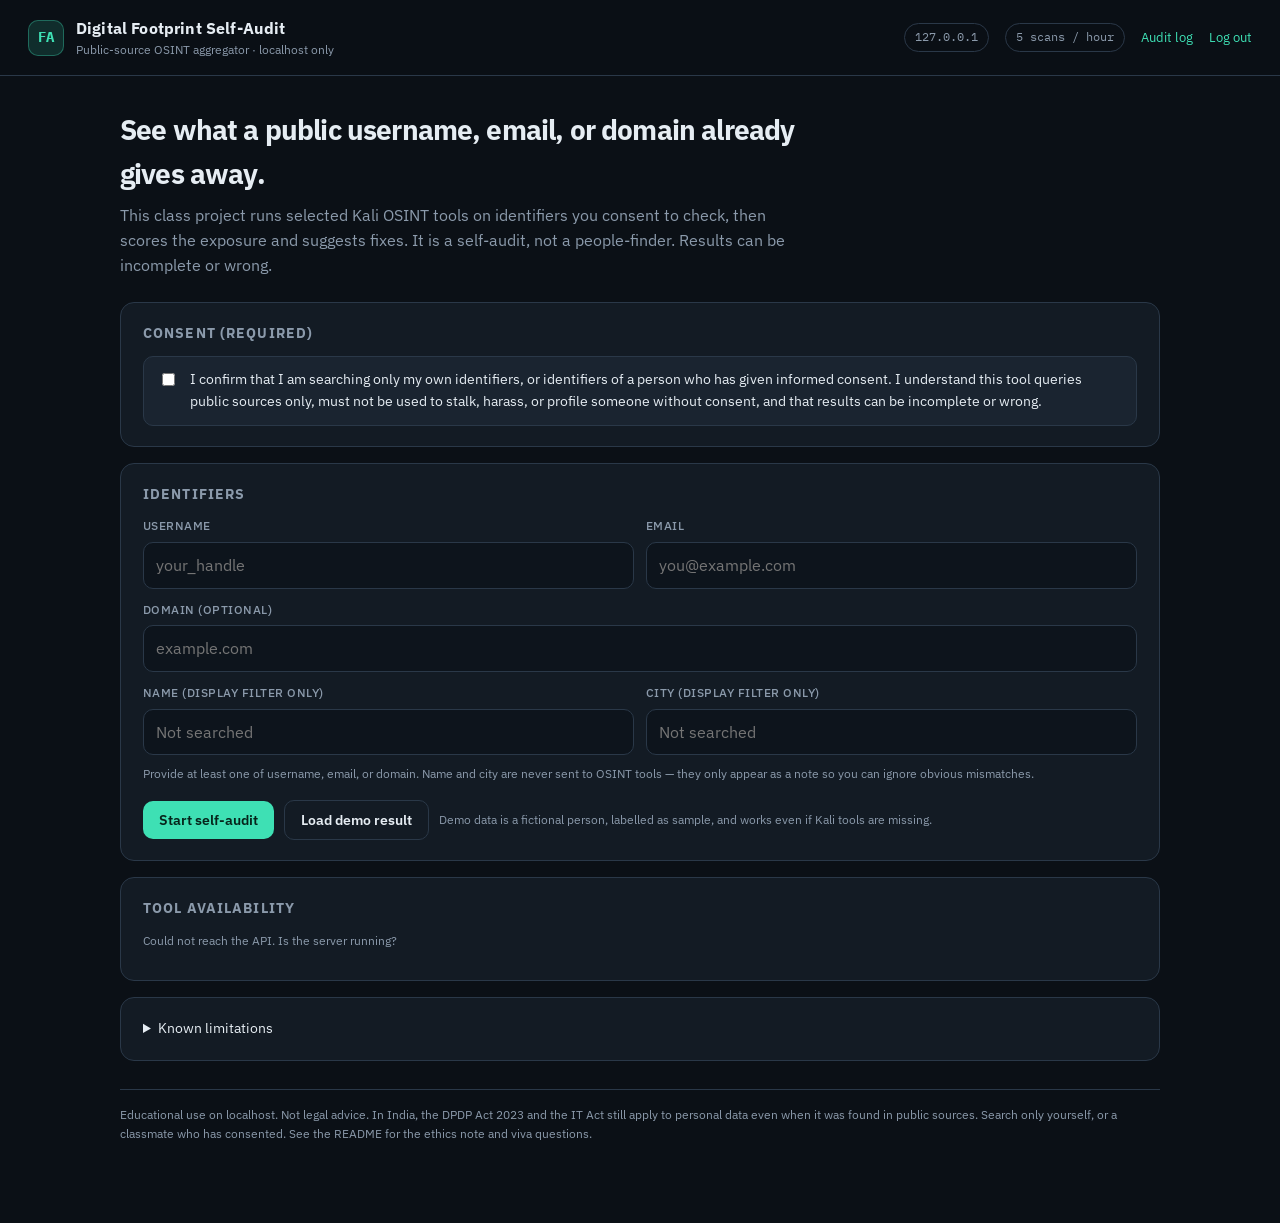
==== static/index.html @ 5148e5c8 "Digital Footprint Self-Audit: OSINT web dashboard MVP" ====
<!DOCTYPE html>
<html lang="en">
<head>
  <meta charset="UTF-8" />
  <meta name="viewport" content="width=device-width, initial-scale=1" />
  <title>Digital Footprint Self-Audit</title>
  <link rel="preconnect" href="https://fonts.googleapis.com" />
  <link rel="preconnect" href="https://fonts.gstatic.com" crossorigin />
  <link href="https://fonts.googleapis.com/css2?family=IBM+Plex+Mono:wght@400;500&family=IBM+Plex+Sans:wght@400;500;600;700&display=swap" rel="stylesheet" />
  <style>
    :root {
      --bg: #0b1016;
      --bg-elev: #131b24;
      --bg-elev-2: #1a2430;
      --line: #2a3848;
      --text: #e6edf3;
      --muted: #8b9aab;
      --mint: #3ee0b4;
      --mint-dim: rgba(62, 224, 180, 0.14);
      --amber: #f0b429;
      --coral: #ff6b5a;
      --blue: #7ab4ff;
      --danger: #ff6b5a;
      --radius: 14px;
    }
    * { box-sizing: border-box; }
    html, body { margin: 0; padding: 0; background: var(--bg); color: var(--text); }
    body {
      font-family: "IBM Plex Sans", "Segoe UI", sans-serif;
      font-size: 16px;
      line-height: 1.55;
      min-height: 100vh;
    }
    a { color: var(--mint); text-decoration: none; }
    a:hover { text-decoration: underline; }
    header.appbar {
      display: flex;
      align-items: center;
      justify-content: space-between;
      gap: 16px;
      padding: 16px 28px;
      border-bottom: 1px solid var(--line);
      position: sticky;
      top: 0;
      background: rgba(11, 16, 22, 0.92);
      backdrop-filter: blur(10px);
      z-index: 20;
    }
    .brand { display: flex; align-items: center; gap: 12px; }
    .mark {
      width: 36px; height: 36px; border-radius: 10px;
      background: var(--mint-dim); border: 1px solid rgba(62,224,180,.35);
      display: grid; place-items: center; color: var(--mint); font-weight: 700;
      font-family: "IBM Plex Mono", monospace; font-size: 14px;
    }
    .brand h1 { font-size: 16px; margin: 0; letter-spacing: 0.01em; }
    .brand p { margin: 0; color: var(--muted); font-size: 12px; }
    .appbar nav { display: flex; gap: 16px; align-items: center; font-size: 13px; }
    .pill {
      display: inline-flex; align-items: center; gap: 6px;
      border: 1px solid var(--line); border-radius: 999px;
      padding: 4px 10px; color: var(--muted); font-size: 12px;
      font-family: "IBM Plex Mono", monospace;
    }
    .pill.ok { color: var(--mint); border-color: rgba(62,224,180,.35); }
    .pill.warn { color: var(--amber); border-color: rgba(240,180,41,.4); }
    main { max-width: 1080px; margin: 0 auto; padding: 32px 20px 80px; }
    .lede { max-width: 680px; margin-bottom: 24px; }
    .lede h2 { font-size: 28px; margin: 0 0 8px; letter-spacing: -0.03em; }
    .lede p { margin: 0; color: var(--muted); }
    .card {
      background: var(--bg-elev);
      border: 1px solid var(--line);
      border-radius: var(--radius);
      padding: 20px 22px;
      margin-bottom: 16px;
    }
    .card h3 { margin: 0 0 12px; font-size: 14px; text-transform: uppercase; letter-spacing: 0.08em; color: var(--muted); }
    label.consent {
      display: flex; gap: 12px; align-items: flex-start;
      background: var(--bg-elev-2); border-radius: 10px; padding: 12px 14px;
      border: 1px solid var(--line);
    }
    label.consent input { margin-top: 4px; accent-color: var(--mint); }
    label.consent span { font-size: 14px; color: var(--text); }
    .grid { display: grid; grid-template-columns: 1fr 1fr; gap: 12px; }
    @media (max-width: 720px) { .grid { grid-template-columns: 1fr; } header.appbar { padding: 12px 16px; } }
    .field { display: flex; flex-direction: column; gap: 6px; }
    .field.span2 { grid-column: span 2; }
    @media (max-width: 720px) { .field.span2 { grid-column: span 1; } }
    .field label { font-size: 12px; color: var(--muted); font-weight: 500; letter-spacing: 0.04em; text-transform: uppercase; }
    .field input {
      background: #0d141c; border: 1px solid var(--line); color: var(--text);
      border-radius: 10px; padding: 10px 12px; font: inherit;
    }
    .field input:focus { outline: 2px solid rgba(62,224,180,.35); border-color: var(--mint); }
    .hint { font-size: 12px; color: var(--muted); margin: 0; }
    .actions { display: flex; flex-wrap: wrap; gap: 10px; margin-top: 16px; align-items: center; }
    button, .btn {
      appearance: none; border: 0; cursor: pointer;
      font-family: inherit; font-weight: 600; font-size: 14px;
      border-radius: 10px; padding: 10px 16px;
    }
    button.primary { background: var(--mint); color: #06241b; }
    button.primary:disabled { opacity: 0.5; cursor: not-allowed; }
    button.ghost, a.btn.ghost {
      background: transparent; color: var(--text);
      border: 1px solid var(--line);
    }
    button.ghost:hover, a.btn.ghost:hover { border-color: var(--mint); color: var(--mint); text-decoration: none; }
    .error {
      background: rgba(255,107,90,.1); border: 1px solid rgba(255,107,90,.35);
      color: #ffc4bc; padding: 10px 12px; border-radius: 10px; margin-top: 12px;
      display: none; font-size: 14px;
    }
    .tools { display: flex; flex-wrap: wrap; gap: 6px; }
    .toolchip {
      font-family: "IBM Plex Mono", monospace; font-size: 11px;
      border-radius: 999px; padding: 3px 8px; border: 1px solid var(--line); color: var(--muted);
    }
    .toolchip.on { color: var(--mint); border-color: rgba(62,224,180,.35); }
    .toolchip.off { color: #6a7380; }
    .banner {
      background: rgba(240,180,41,.1); border: 1px solid rgba(240,180,41,.4);
      color: #ffe0a3; padding: 12px 14px; border-radius: 10px; margin-bottom: 16px;
      font-size: 14px;
    }
    .banner.demo { background: rgba(240,180,41,.12); }
    .score-wrap { display: grid; grid-template-columns: 180px 1fr; gap: 20px; align-items: center; }
    @media (max-width: 720px) { .score-wrap { grid-template-columns: 1fr; justify-items: center; } }
    .gauge { width: 160px; height: 160px; position: relative; }
    .gauge svg { transform: rotate(-90deg); }
    .gauge .num {
      position: absolute; inset: 0; display: flex; flex-direction: column;
      align-items: center; justify-content: center; font-family: "IBM Plex Mono", monospace;
    }
    .gauge .num strong { font-size: 36px; line-height: 1; }
    .gauge .num span { font-size: 12px; color: var(--muted); }
    .breakdown { list-style: none; margin: 0; padding: 0; display: flex; flex-direction: column; gap: 6px; }
    .breakdown li { font-size: 13px; color: var(--muted); }
    .breakdown li b { color: var(--mint); font-family: "IBM Plex Mono", monospace; font-weight: 500; margin-right: 6px; }
    .status-low { color: var(--mint); }
    .status-moderate { color: var(--amber); }
    .status-high, .status-critical { color: var(--coral); }
    .progress-list { display: grid; grid-template-columns: 1fr 1fr; gap: 8px; }
    @media (max-width: 720px) { .progress-list { grid-template-columns: 1fr; } }
    .toolrow {
      display: flex; justify-content: space-between; gap: 8px; align-items: center;
      padding: 8px 10px; background: var(--bg-elev-2); border-radius: 10px; border: 1px solid var(--line);
      font-size: 13px;
    }
    .toolrow .name { font-family: "IBM Plex Mono", monospace; }
    .badge {
      font-size: 11px; font-family: "IBM Plex Mono", monospace; border-radius: 999px;
      padding: 2px 8px; border: 1px solid var(--line); text-transform: lowercase;
    }
    .badge.found, .badge.ok, .badge.complete { color: var(--mint); border-color: rgba(62,224,180,.35); }
    .badge.running, .badge.queued { color: var(--blue); border-color: rgba(122,180,255,.35); }
    .badge.blocked, .badge.timeout { color: var(--amber); border-color: rgba(240,180,41,.4); }
    .badge.error, .badge.critical { color: var(--coral); border-color: rgba(255,107,90,.4); }
    .badge.not_found, .badge.unavailable { color: var(--muted); }
    .findings { display: flex; flex-direction: column; gap: 10px; }
    .finding {
      border: 1px solid var(--line); border-radius: 10px; padding: 10px 12px; background: #0d141c;
      display: grid; grid-template-columns: 110px 1fr auto; gap: 8px; align-items: start;
    }
    @media (max-width: 720px) { .finding { grid-template-columns: 1fr; } }
    .finding .src { font-family: "IBM Plex Mono", monospace; font-size: 12px; color: var(--blue); }
    .finding .val { word-break: break-word; }
    .finding .val a { color: var(--text); }
    .finding .meta { color: var(--muted); font-size: 12px; }
    .notes li, .remediation li { margin: 0 0 8px; }
    .remediation { list-style: none; padding: 0; margin: 0; }
    .remediation li {
      border: 1px solid var(--line); border-radius: 10px; padding: 10px 12px; background: #0d141c;
      display: grid; grid-template-columns: auto 1fr; gap: 10px; align-items: start;
    }
    .remediation li input { margin-top: 4px; accent-color: var(--mint); }
    .prio { font-family: "IBM Plex Mono", monospace; font-size: 10px; letter-spacing: 0.06em; }
    .prio.critical { color: var(--coral); }
    .prio.high { color: var(--amber); }
    .prio.medium { color: var(--blue); }
    .prio.low { color: var(--muted); }
    details.limits { color: var(--muted); font-size: 14px; }
    details.limits summary { cursor: pointer; color: var(--text); }
    footer.page {
      margin-top: 28px; color: var(--muted); font-size: 12px; border-top: 1px solid var(--line); padding-top: 16px;
    }
    .hidden { display: none !important; }
    .ai p { white-space: pre-wrap; }
  </style>
</head>
<body>
  <header class="appbar">
    <div class="brand">
      <div class="mark">FA</div>
      <div>
        <h1>Digital Footprint Self-Audit</h1>
        <p>Public-source OSINT aggregator · localhost only</p>
      </div>
    </div>
    <nav>
      <span class="pill" id="bind-pill">127.0.0.1</span>
      <span class="pill" id="rate-pill">5 scans / hour</span>
      <a href="/audit">Audit log</a>
      <a href="/logout">Log out</a>
    </nav>
  </header>
  <main>
    <div class="lede">
      <h2>See what a public username, email, or domain already gives away.</h2>
      <p>This class project runs selected Kali OSINT tools on identifiers you consent to check, then scores the exposure and suggests fixes. It is a self-audit, not a people-finder. Results can be incomplete or wrong.</p>
    </div>

    <section class="card">
      <h3>Consent (required)</h3>
      <label class="consent">
        <input type="checkbox" id="consent" />
        <span id="consent-text">I confirm that I am searching only my own identifiers, or identifiers of a person who has given informed consent. I understand this tool queries public sources only, must not be used to stalk, harass, or profile someone without consent, and that results can be incomplete or wrong.</span>
      </label>
    </section>

    <section class="card">
      <h3>Identifiers</h3>
      <form id="scan-form">
        <div class="grid">
          <div class="field">
            <label for="username">Username</label>
            <input id="username" name="username" autocomplete="off" placeholder="your_handle" />
          </div>
          <div class="field">
            <label for="email">Email</label>
            <input id="email" name="email" type="email" autocomplete="off" placeholder="you@example.com" />
          </div>
          <div class="field span2">
            <label for="domain">Domain (optional)</label>
            <input id="domain" name="domain" autocomplete="off" placeholder="example.com" />
          </div>
          <div class="field">
            <label for="name">Name (display filter only)</label>
            <input id="name" name="name" autocomplete="off" placeholder="Not searched" />
          </div>
          <div class="field">
            <label for="city">City (display filter only)</label>
            <input id="city" name="city" autocomplete="off" placeholder="Not searched" />
          </div>
        </div>
        <p class="hint" style="margin-top:10px">Provide at least one of username, email, or domain. Name and city are never sent to OSINT tools — they only appear as a note so you can ignore obvious mismatches.</p>
        <div class="actions">
          <button type="submit" class="primary" id="start-btn">Start self-audit</button>
          <button type="button" class="ghost" id="demo-btn">Load demo result</button>
          <span class="hint">Demo data is a fictional person, labelled as sample, and works even if Kali tools are missing.</span>
        </div>
        <div class="error" id="form-error"></div>
      </form>
    </section>

    <section class="card">
      <h3>Tool availability</h3>
      <div class="tools" id="tool-list"><span class="hint">Checking PATH…</span></div>
      <p class="hint" id="ai-hint" style="margin-top:10px"></p>
    </section>

    <section id="progress-card" class="card hidden">
      <h3>Scan progress</h3>
      <div class="progress-list" id="progress-list"></div>
    </section>

    <div id="results" class="hidden"></div>

    <details class="limits card">
      <summary>Known limitations</summary>
      <ul>
        <li>Username and email work reasonably well. Name-only search is unreliable and is not offered as a primary input.</li>
        <li>Instagram, Facebook, and other login-walled sites usually block unauthenticated scanners. A miss is not proof the account is absent.</li>
        <li>Sherlock and Maigret can report false positives (soft 404s). Treat a single hit as weak evidence.</li>
        <li>holehe infers registration from signup/recovery responses; it does not access accounts. Modules can break or rate-limit.</li>
        <li>Have I Been Pwned email search needs a paid API key. Without <code>HIBP_API_KEY</code> you get a manual link only. Breach dumps are never downloaded.</li>
        <li>Most Kali “OSINT” tools target domains and networks, not people. This app runs a small, structured set and degrades if a binary is missing.</li>
        <li>The exposure score is a transparent teaching device, not a scientific risk rating.</li>
        <li>Gemini, if configured, is instructed to summarize only the given facts. If the key is missing or the API returns 429, the rest of the report still works.</li>
      </ul>
    </details>

    <footer class="page">
      Educational use on localhost. Not legal advice. In India, the DPDP Act 2023 and the IT Act still apply to personal data even when it was found in public sources.
      Search only yourself, or a classmate who has consented. See the README for the ethics note and viva questions.
    </footer>
  </main>

  <script>
    const $ = (id) => document.getElementById(id);
    let pollTimer = null;

    async function apiFetch(url, options) {
      const res = await fetch(url, options);
      if (res.status === 401) {
        window.location.href = "/login";
        throw new Error("Not authenticated");
      }
      return res;
    }

    function showError(msg) {
      const el = $("form-error");
      el.style.display = msg ? "block" : "none";
      el.textContent = msg || "";
    }

    function badge(status) {
      const s = (status || "unknown").toLowerCase();
      return `<span class="badge ${s}">${s.replaceAll("_", " ")}</span>`;
    }

    function scoreClass(label) {
      const s = (label || "").toLowerCase();
      if (s === "low") return "status-low";
      if (s === "moderate") return "status-moderate";
      if (s === "high") return "status-high";
      return "status-critical";
    }

    function scoreColor(label) {
      const s = (label || "").toLowerCase();
      if (s === "low") return "#3ee0b4";
      if (s === "moderate") return "#f0b429";
      return "#ff6b5a";
    }

    async function loadHealth() {
      try {
        const res = await apiFetch("/api/health");
        const data = await res.json();
        if (data.consent_text) $("consent-text").textContent = data.consent_text;
        const tools = data.tools || {};
        const box = $("tool-list");
        box.innerHTML = "";
        Object.entries(tools).forEach(([name, info]) => {
          const span = document.createElement("span");
          span.className = "toolchip " + (info.available ? "on" : "off");
          span.title = info.available ? (info.path || "available") : (info.reason || "unavailable");
          span.textContent = name + (info.available ? " · ready" : " · unavailable");
          box.appendChild(span);
        });
        const used = (data.rate_limit && data.rate_limit.used) || 0;
        const max = (data.rate_limit && data.rate_limit.max) || 5;
        $("rate-pill").textContent = `${used}/${max} live scans this hour`;
        const hints = [];
        if (data.gemini_configured) hints.push("Gemini is configured (" + data.gemini_model + ").");
        else hints.push("No GEMINI_API_KEY set — the report will skip the AI summary.");
        if (!data.hibp_configured) hints.push("No HIBP_API_KEY — email scans will link out to Have I Been Pwned instead of running h8mail.");
        if (data.demo_mode_env) hints.push("DEMO=1 is set. You can still run a live scan; the demo button is the safe viva fallback.");
        if (data.fake_tools) hints.push("USE_FAKE_TOOLS=1 is set (test mode).");
        $("ai-hint").textContent = hints.join(" ");
      } catch (err) {
        $("tool-list").innerHTML = "<span class='hint'>Could not reach the API. Is the server running?</span>";
      }
    }

    function renderProgress(job) {
      const card = $("progress-card");
      const list = $("progress-list");
      const tools = job.tools || job.progress || {};
      const names = Object.keys(tools);
      if (!names.length) { card.classList.add("hidden"); return; }
      card.classList.remove("hidden");
      list.innerHTML = names.map((name) => {
        const info = tools[name] || {};
        return `<div class="toolrow"><span class="name">${name}</span><span>${badge(info.status)} <span class="hint">${info.message || ""}</span></span></div>`;
      }).join("");
    }

    function gaugeSVG(score, label) {
      const r = 54, c = 2 * Math.PI * r;
      const offset = c - (Math.max(0, Math.min(100, score)) / 100) * c;
      const color = scoreColor(label);
      return `<div class="gauge">
        <svg width="160" height="160" viewBox="0 0 160 160" aria-hidden="true">
          <circle cx="80" cy="80" r="${r}" fill="none" stroke="#1a2430" stroke-width="12"/>
          <circle cx="80" cy="80" r="${r}" fill="none" stroke="${color}" stroke-width="12"
            stroke-linecap="round" stroke-dasharray="${c}" stroke-dashoffset="${offset}"/>
        </svg>
        <div class="num">
          <strong class="${scoreClass(label)}">${score}</strong>
          <span>${label || ""}</span>
        </div>
      </div>`;
    }

    function groupFindings(findings) {
      const groups = {};
      (findings || []).forEach((f) => {
        if (!["found", "blocked", "error"].includes(f.status)) return;
        const key = f.input_type || "other";
        groups[key] = groups[key] || [];
        groups[key].push(f);
      });
      return groups;
    }

    function renderResults(job) {
      const root = $("results");
      if (job.status !== "complete" && job.status !== "error") {
        if (job.status === "running" || job.status === "queued") {
          root.classList.add("hidden");
        }
        return;
      }
      root.classList.remove("hidden");
      const demo = job.is_demo
        ? `<div class="banner demo"><strong>SAMPLE DATA.</strong> ${job.demo_disclaimer || "Fictional person, not a real audit."} Use this when live tools fail in a viva.</div>`
        : "";
      const score = job.score ?? "–";
      const label = job.score_label || "";
      const breakdown = (job.score_breakdown || []).map((b) =>
        `<li><b>+${b.points}</b> ${b.detail}</li>`
      ).join("") || "<li>No scoring rules fired (small public footprint, or nothing was found).</li>";

      let aiBlock = "";
      if (job.ai_summary) {
        const note = job.is_demo
          ? "<p class='hint'>Sample narrative bundled with the demo dataset.</p>"
          : (job.ai_status === "ok" ? "<p class='hint'>Summarized from the structured findings only. The model was told not to invent facts.</p>" : "");
        aiBlock = `<div class="ai">${escapeHtml(job.ai_summary).replaceAll("\n", "<br/>")}${note}</div>`;
      } else if (job.ai_status === "skipped_no_key") {
        aiBlock = "<p class='hint'>No GEMINI_API_KEY configured. The findings and score below still stand.</p>";
      } else if (job.ai_status === "skipped_429") {
        aiBlock = "<p class='hint'>Gemini rate-limited this request (HTTP 429). The rest of the report is complete.</p>";
      } else if (job.ai_status === "skipped_error") {
        aiBlock = "<p class='hint'>Gemini was unreachable or returned an error. The rest of the report is complete.</p>";
      } else {
        aiBlock = "<p class='hint'>AI summary was not produced.</p>";
      }

      const notes = (job.confidence_notes || []).map((n) => `<li>${escapeHtml(n)}</li>`).join("");
      const rem = (job.remediation || []).map((item) => `
        <li>
          <input type="checkbox" />
          <div>
            <div><span class="prio ${item.priority}">${(item.priority || "").toUpperCase()}</span>
            <strong> ${escapeHtml(item.title)}</strong></div>
            <div class="hint">${escapeHtml(item.detail || "")}</div>
          </div>
        </li>`).join("") || "<li>No remediation items.</li>";

      const groups = groupFindings(job.findings || []);
      const order = ["username", "email", "domain"];
      let findingsHtml = "";
      order.forEach((key) => {
        const items = groups[key];
        if (!items || !items.length) return;
        findingsHtml += `<h3 style="margin-top:16px;text-transform:uppercase;letter-spacing:.08em;color:var(--muted);font-size:13px">${key} findings</h3>`;
        findingsHtml += `<div class="findings">${items.map((f) => `
          <div class="finding">
            <div class="src">${escapeHtml(f.source)}</div>
            <div class="val">${f.url ? `<a href="${escapeAttr(f.url)}" target="_blank" rel="noopener noreferrer">${escapeHtml(f.value || f.url)}</a>` : escapeHtml(f.value || "")}
              <div class="meta">${escapeHtml(f.raw || "")}</div>
            </div>
            <div>${badge(f.status)} <span class="hint">${escapeHtml(f.confidence || "")}</span></div>
          </div>`).join("")}</div>`;
      });
      if (!findingsHtml) findingsHtml = "<p class='hint'>No found or blocked rows to display.</p>";

      const inputs = job.inputs || {};
      const ident = ["username", "email", "domain"].filter((k) => inputs[k]).map((k) => `${k}: ${inputs[k]}`).join(" · ");

      root.innerHTML = `
        ${demo}
        <section class="card">
          <h3>Exposure score</h3>
          <p class="hint">${escapeHtml(ident)}</p>
          ${job.filter_note ? `<p class="hint">${escapeHtml(job.filter_note)}</p>` : ""}
          <div class="score-wrap">
            ${gaugeSVG(Number(score) || 0, label)}
            <ul class="breakdown">${breakdown}</ul>
          </div>
          <div class="actions">
            <a class="btn ghost" href="/api/jobs/${encodeURIComponent(job.id)}/report.pdf">Download PDF report</a>
            ${inputs.email ? `<a class="btn ghost" href="${escapeAttr(job.hibp_link || "https://haveibeenpwned.com/")}" target="_blank" rel="noopener noreferrer">Check email on Have I Been Pwned</a>` : ""}
          </div>
        </section>
        <section class="card">
          <h3>AI summary</h3>
          ${aiBlock}
        </section>
        <section class="card">
          <h3>Confidence notes</h3>
          <ul class="notes">${notes || "<li class='hint'>No additional notes.</li>"}</ul>
        </section>
        <section class="card">
          <h3>Findings</h3>
          ${findingsHtml}
        </section>
        <section class="card">
          <h3>Remediation checklist</h3>
          <ul class="remediation">${rem}</ul>
        </section>
      `;
      root.scrollIntoView({ behavior: "smooth", block: "start" });
    }

    function escapeHtml(value) {
      return String(value ?? "").replace(/[&<>"']/g, (ch) => ({
        "&": "&amp;", "<": "&lt;", ">": "&gt;", '"': "&quot;", "'": "&#39;"
      }[ch]));
    }
    function escapeAttr(value) {
      return escapeHtml(value).replace(/`/g, "&#96;");
    }

    async function pollJob(id) {
      try {
        const res = await apiFetch("/api/jobs/" + encodeURIComponent(id));
        if (!res.ok) throw new Error("Job not found");
        const job = await res.json();
        renderProgress(job);
        if (job.status === "complete" || job.status === "error") {
          clearInterval(pollTimer);
          pollTimer = null;
          if (job.status === "error") showError(job.error || "Scan finished with an error. Partial findings may still be shown.");
          renderResults(job);
          $("start-btn").disabled = false;
          loadHealth();
        }
      } catch (err) {
        clearInterval(pollTimer);
        pollTimer = null;
        showError(err.message || "Could not read job status.");
        $("start-btn").disabled = false;
      }
    }

    function startPolling(id) {
      if (pollTimer) clearInterval(pollTimer);
      pollJob(id);
      pollTimer = setInterval(() => pollJob(id), 1000);
    }

    $("scan-form").addEventListener("submit", async (ev) => {
      ev.preventDefault();
      showError("");
      if (!$("consent").checked) {
        showError("Please tick the consent box. This tool is only for a self-audit or a person who has agreed.");
        return;
      }
      const payload = {
        username: $("username").value.trim(),
        email: $("email").value.trim(),
        domain: $("domain").value.trim(),
        name: $("name").value.trim(),
        city: $("city").value.trim(),
        consent: true
      };
      if (!payload.username && !payload.email && !payload.domain) {
        showError("Enter at least one of: username, email, or domain.");
        return;
      }
      $("start-btn").disabled = true;
      $("results").classList.add("hidden");
      try {
        const res = await apiFetch("/api/scan", {
          method: "POST",
          headers: { "Content-Type": "application/json" },
          body: JSON.stringify(payload)
        });
        const data = await res.json().catch(() => ({}));
        if (!res.ok) {
          throw new Error(data.detail || ("Scan failed (" + res.status + ")"));
        }
        startPolling(data.job_id || data.id);
      } catch (err) {
        showError(err.message || "Could not start the scan.");
        $("start-btn").disabled = false;
      }
    });

    $("demo-btn").addEventListener("click", async () => {
      showError("");
      $("results").classList.add("hidden");
      try {
        const res = await apiFetch("/api/demo", { method: "POST" });
        const data = await res.json().catch(() => ({}));
        if (!res.ok) throw new Error(data.detail || "Could not load the demo.");
        startPolling(data.job_id || data.id);
      } catch (err) {
        showError(err.message || "Could not load the demo.");
      }
    });

    loadHealth();
  </script>
</body>
</html>
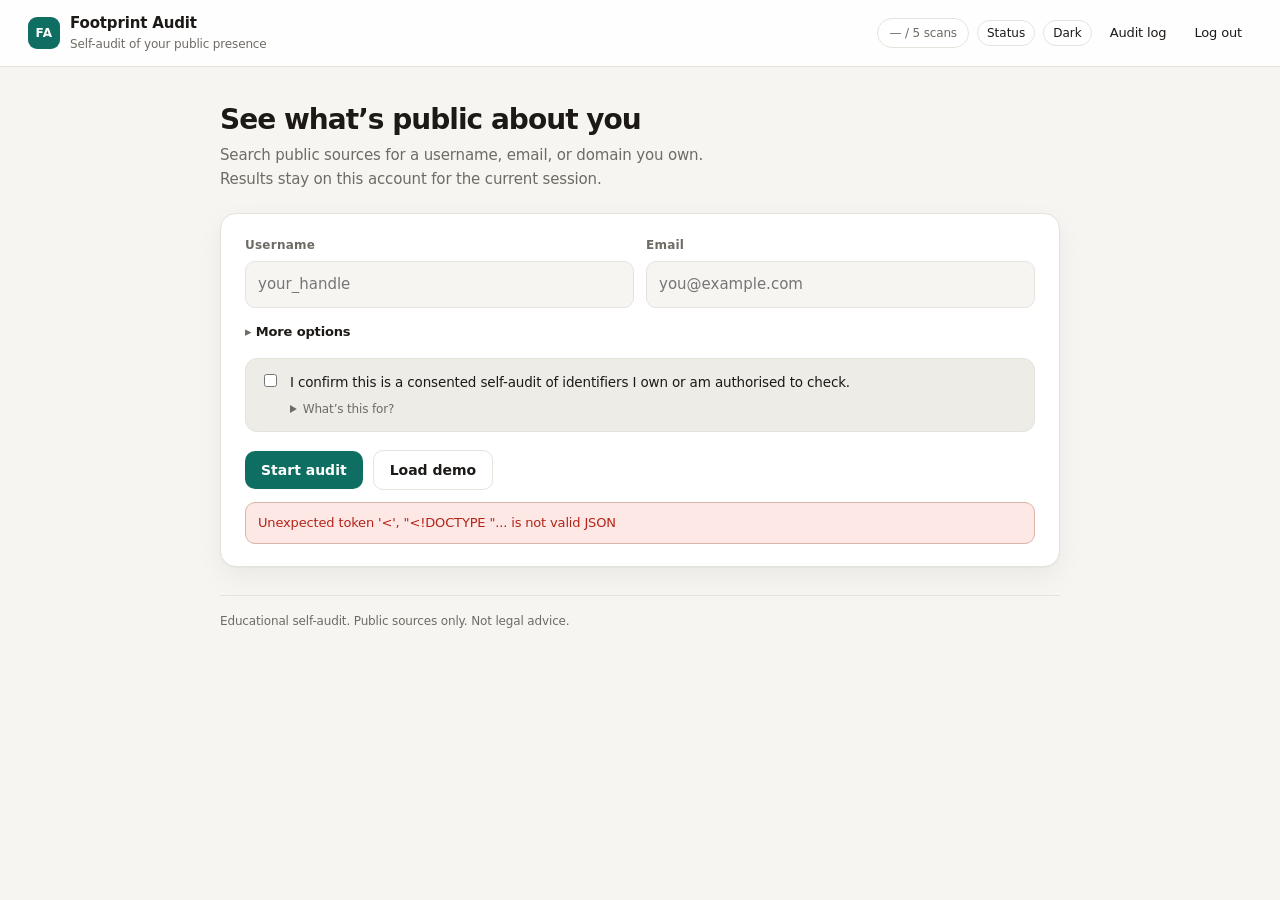
==== commit 3439f8dc: "Redesign the dashboard and ship dnsrecon, theHarvester, and subfinder Light, minimal SaaS UI with a " ====
--- a/static/index.html
+++ b/static/index.html
@@ -1,227 +1,43 @@
-<!DOCTYPE html>
+<!doctype html>
 <html lang="en">
 <head>
-  <meta charset="UTF-8" />
+  <meta charset="utf-8" />
   <meta name="viewport" content="width=device-width, initial-scale=1" />
   <title>Digital Footprint Self-Audit</title>
-  <link rel="preconnect" href="https://fonts.googleapis.com" />
-  <link rel="preconnect" href="https://fonts.gstatic.com" crossorigin />
-  <link href="https://fonts.googleapis.com/css2?family=IBM+Plex+Mono:wght@400;500&family=IBM+Plex+Sans:wght@400;500;600;700&display=swap" rel="stylesheet" />
-  <style>
-    :root {
-      --bg: #0b1016;
-      --bg-elev: #131b24;
-      --bg-elev-2: #1a2430;
-      --line: #2a3848;
-      --text: #e6edf3;
-      --muted: #8b9aab;
-      --mint: #3ee0b4;
-      --mint-dim: rgba(62, 224, 180, 0.14);
-      --amber: #f0b429;
-      --coral: #ff6b5a;
-      --blue: #7ab4ff;
-      --danger: #ff6b5a;
-      --radius: 14px;
-    }
-    * { box-sizing: border-box; }
-    html, body { margin: 0; padding: 0; background: var(--bg); color: var(--text); }
-    body {
-      font-family: "IBM Plex Sans", "Segoe UI", sans-serif;
-      font-size: 16px;
-      line-height: 1.55;
-      min-height: 100vh;
-    }
-    a { color: var(--mint); text-decoration: none; }
-    a:hover { text-decoration: underline; }
-    header.appbar {
-      display: flex;
-      align-items: center;
-      justify-content: space-between;
-      gap: 16px;
-      padding: 16px 28px;
-      border-bottom: 1px solid var(--line);
-      position: sticky;
-      top: 0;
-      background: rgba(11, 16, 22, 0.92);
-      backdrop-filter: blur(10px);
-      z-index: 20;
-    }
-    .brand { display: flex; align-items: center; gap: 12px; }
-    .mark {
-      width: 36px; height: 36px; border-radius: 10px;
-      background: var(--mint-dim); border: 1px solid rgba(62,224,180,.35);
-      display: grid; place-items: center; color: var(--mint); font-weight: 700;
-      font-family: "IBM Plex Mono", monospace; font-size: 14px;
-    }
-    .brand h1 { font-size: 16px; margin: 0; letter-spacing: 0.01em; }
-    .brand p { margin: 0; color: var(--muted); font-size: 12px; }
-    .appbar nav { display: flex; gap: 16px; align-items: center; font-size: 13px; }
-    .pill {
-      display: inline-flex; align-items: center; gap: 6px;
-      border: 1px solid var(--line); border-radius: 999px;
-      padding: 4px 10px; color: var(--muted); font-size: 12px;
-      font-family: "IBM Plex Mono", monospace;
-    }
-    .pill.ok { color: var(--mint); border-color: rgba(62,224,180,.35); }
-    .pill.warn { color: var(--amber); border-color: rgba(240,180,41,.4); }
-    main { max-width: 1080px; margin: 0 auto; padding: 32px 20px 80px; }
-    .lede { max-width: 680px; margin-bottom: 24px; }
-    .lede h2 { font-size: 28px; margin: 0 0 8px; letter-spacing: -0.03em; }
-    .lede p { margin: 0; color: var(--muted); }
-    .card {
-      background: var(--bg-elev);
-      border: 1px solid var(--line);
-      border-radius: var(--radius);
-      padding: 20px 22px;
-      margin-bottom: 16px;
-    }
-    .card h3 { margin: 0 0 12px; font-size: 14px; text-transform: uppercase; letter-spacing: 0.08em; color: var(--muted); }
-    label.consent {
-      display: flex; gap: 12px; align-items: flex-start;
-      background: var(--bg-elev-2); border-radius: 10px; padding: 12px 14px;
-      border: 1px solid var(--line);
-    }
-    label.consent input { margin-top: 4px; accent-color: var(--mint); }
-    label.consent span { font-size: 14px; color: var(--text); }
-    .grid { display: grid; grid-template-columns: 1fr 1fr; gap: 12px; }
-    @media (max-width: 720px) { .grid { grid-template-columns: 1fr; } header.appbar { padding: 12px 16px; } }
-    .field { display: flex; flex-direction: column; gap: 6px; }
-    .field.span2 { grid-column: span 2; }
-    @media (max-width: 720px) { .field.span2 { grid-column: span 1; } }
-    .field label { font-size: 12px; color: var(--muted); font-weight: 500; letter-spacing: 0.04em; text-transform: uppercase; }
-    .field input {
-      background: #0d141c; border: 1px solid var(--line); color: var(--text);
-      border-radius: 10px; padding: 10px 12px; font: inherit;
-    }
-    .field input:focus { outline: 2px solid rgba(62,224,180,.35); border-color: var(--mint); }
-    .hint { font-size: 12px; color: var(--muted); margin: 0; }
-    .actions { display: flex; flex-wrap: wrap; gap: 10px; margin-top: 16px; align-items: center; }
-    button, .btn {
-      appearance: none; border: 0; cursor: pointer;
-      font-family: inherit; font-weight: 600; font-size: 14px;
-      border-radius: 10px; padding: 10px 16px;
-    }
-    button.primary { background: var(--mint); color: #06241b; }
-    button.primary:disabled { opacity: 0.5; cursor: not-allowed; }
-    button.ghost, a.btn.ghost {
-      background: transparent; color: var(--text);
-      border: 1px solid var(--line);
-    }
-    button.ghost:hover, a.btn.ghost:hover { border-color: var(--mint); color: var(--mint); text-decoration: none; }
-    .error {
-      background: rgba(255,107,90,.1); border: 1px solid rgba(255,107,90,.35);
-      color: #ffc4bc; padding: 10px 12px; border-radius: 10px; margin-top: 12px;
-      display: none; font-size: 14px;
-    }
-    .tools { display: flex; flex-wrap: wrap; gap: 6px; }
-    .toolchip {
-      font-family: "IBM Plex Mono", monospace; font-size: 11px;
-      border-radius: 999px; padding: 3px 8px; border: 1px solid var(--line); color: var(--muted);
-    }
-    .toolchip.on { color: var(--mint); border-color: rgba(62,224,180,.35); }
-    .toolchip.off { color: #6a7380; }
-    .banner {
-      background: rgba(240,180,41,.1); border: 1px solid rgba(240,180,41,.4);
-      color: #ffe0a3; padding: 12px 14px; border-radius: 10px; margin-bottom: 16px;
-      font-size: 14px;
-    }
-    .banner.demo { background: rgba(240,180,41,.12); }
-    .score-wrap { display: grid; grid-template-columns: 180px 1fr; gap: 20px; align-items: center; }
-    @media (max-width: 720px) { .score-wrap { grid-template-columns: 1fr; justify-items: center; } }
-    .gauge { width: 160px; height: 160px; position: relative; }
-    .gauge svg { transform: rotate(-90deg); }
-    .gauge .num {
-      position: absolute; inset: 0; display: flex; flex-direction: column;
-      align-items: center; justify-content: center; font-family: "IBM Plex Mono", monospace;
-    }
-    .gauge .num strong { font-size: 36px; line-height: 1; }
-    .gauge .num span { font-size: 12px; color: var(--muted); }
-    .breakdown { list-style: none; margin: 0; padding: 0; display: flex; flex-direction: column; gap: 6px; }
-    .breakdown li { font-size: 13px; color: var(--muted); }
-    .breakdown li b { color: var(--mint); font-family: "IBM Plex Mono", monospace; font-weight: 500; margin-right: 6px; }
-    .status-low { color: var(--mint); }
-    .status-moderate { color: var(--amber); }
-    .status-high, .status-critical { color: var(--coral); }
-    .progress-list { display: grid; grid-template-columns: 1fr 1fr; gap: 8px; }
-    @media (max-width: 720px) { .progress-list { grid-template-columns: 1fr; } }
-    .toolrow {
-      display: flex; justify-content: space-between; gap: 8px; align-items: center;
-      padding: 8px 10px; background: var(--bg-elev-2); border-radius: 10px; border: 1px solid var(--line);
-      font-size: 13px;
-    }
-    .toolrow .name { font-family: "IBM Plex Mono", monospace; }
-    .badge {
-      font-size: 11px; font-family: "IBM Plex Mono", monospace; border-radius: 999px;
-      padding: 2px 8px; border: 1px solid var(--line); text-transform: lowercase;
-    }
-    .badge.found, .badge.ok, .badge.complete { color: var(--mint); border-color: rgba(62,224,180,.35); }
-    .badge.running, .badge.queued { color: var(--blue); border-color: rgba(122,180,255,.35); }
-    .badge.blocked, .badge.timeout { color: var(--amber); border-color: rgba(240,180,41,.4); }
-    .badge.error, .badge.critical { color: var(--coral); border-color: rgba(255,107,90,.4); }
-    .badge.not_found, .badge.unavailable { color: var(--muted); }
-    .findings { display: flex; flex-direction: column; gap: 10px; }
-    .finding {
-      border: 1px solid var(--line); border-radius: 10px; padding: 10px 12px; background: #0d141c;
-      display: grid; grid-template-columns: 110px 1fr auto; gap: 8px; align-items: start;
-    }
-    @media (max-width: 720px) { .finding { grid-template-columns: 1fr; } }
-    .finding .src { font-family: "IBM Plex Mono", monospace; font-size: 12px; color: var(--blue); }
-    .finding .val { word-break: break-word; }
-    .finding .val a { color: var(--text); }
-    .finding .meta { color: var(--muted); font-size: 12px; }
-    .notes li, .remediation li { margin: 0 0 8px; }
-    .remediation { list-style: none; padding: 0; margin: 0; }
-    .remediation li {
-      border: 1px solid var(--line); border-radius: 10px; padding: 10px 12px; background: #0d141c;
-      display: grid; grid-template-columns: auto 1fr; gap: 10px; align-items: start;
-    }
-    .remediation li input { margin-top: 4px; accent-color: var(--mint); }
-    .prio { font-family: "IBM Plex Mono", monospace; font-size: 10px; letter-spacing: 0.06em; }
-    .prio.critical { color: var(--coral); }
-    .prio.high { color: var(--amber); }
-    .prio.medium { color: var(--blue); }
-    .prio.low { color: var(--muted); }
-    details.limits { color: var(--muted); font-size: 14px; }
-    details.limits summary { cursor: pointer; color: var(--text); }
-    footer.page {
-      margin-top: 28px; color: var(--muted); font-size: 12px; border-top: 1px solid var(--line); padding-top: 16px;
-    }
-    .hidden { display: none !important; }
-    .ai p { white-space: pre-wrap; }
-  </style>
+  <link rel="stylesheet" href="/static/styles.css" />
 </head>
 <body>
   <header class="appbar">
     <div class="brand">
       <div class="mark">FA</div>
       <div>
-        <h1>Digital Footprint Self-Audit</h1>
-        <p>Public-source OSINT aggregator · localhost only</p>
+        <h1>Footprint Audit</h1>
+        <p>Self-audit of your public presence</p>
       </div>
     </div>
     <nav>
-      <span class="pill" id="bind-pill">127.0.0.1</span>
-      <span class="pill" id="rate-pill">5 scans / hour</span>
-      <a href="/audit">Audit log</a>
-      <a href="/logout">Log out</a>
+      <span class="pill" id="scans-left" title="Live scans this hour">— / 5 scans</span>
+      <div class="status-wrap">
+        <button type="button" class="icon-btn" id="status-btn" aria-expanded="false" aria-controls="status-pop">Status</button>
+        <div class="popover" id="status-pop" role="dialog" aria-label="Tool status">
+          <h4>Sources</h4>
+          <div id="tools"></div>
+          <p class="hint" id="gemini-status"></p>
+        </div>
+      </div>
+      <button type="button" class="icon-btn" id="theme-toggle" title="Toggle theme">Dark</button>
+      <a class="nav-link" href="/audit">Audit log</a>
+      <a class="nav-link" href="/logout">Log out</a>
     </nav>
   </header>
+
   <main>
     <div class="lede">
-      <h2>See what a public username, email, or domain already gives away.</h2>
-      <p>This class project runs selected Kali OSINT tools on identifiers you consent to check, then scores the exposure and suggests fixes. It is a self-audit, not a people-finder. Results can be incomplete or wrong.</p>
+      <h2>See what’s public about you</h2>
+      <p>Search public sources for a username, email, or domain you own. Results stay on this account for the current session.</p>
     </div>
 
-    <section class="card">
-      <h3>Consent (required)</h3>
-      <label class="consent">
-        <input type="checkbox" id="consent" />
-        <span id="consent-text">I confirm that I am searching only my own identifiers, or identifiers of a person who has given informed consent. I understand this tool queries public sources only, must not be used to stalk, harass, or profile someone without consent, and that results can be incomplete or wrong.</span>
-      </label>
-    </section>
-
-    <section class="card">
-      <h3>Identifiers</h3>
+    <section class="card" id="form-card">
       <form id="scan-form">
         <div class="grid">
           <div class="field">
@@ -232,362 +48,335 @@
             <label for="email">Email</label>
             <input id="email" name="email" type="email" autocomplete="off" placeholder="you@example.com" />
           </div>
-          <div class="field span2">
-            <label for="domain">Domain (optional)</label>
-            <input id="domain" name="domain" autocomplete="off" placeholder="example.com" />
-          </div>
-          <div class="field">
-            <label for="name">Name (display filter only)</label>
-            <input id="name" name="name" autocomplete="off" placeholder="Not searched" />
-          </div>
-          <div class="field">
-            <label for="city">City (display filter only)</label>
-            <input id="city" name="city" autocomplete="off" placeholder="Not searched" />
-          </div>
-        </div>
-        <p class="hint" style="margin-top:10px">Provide at least one of username, email, or domain. Name and city are never sent to OSINT tools — they only appear as a note so you can ignore obvious mismatches.</p>
+        </div>
+        <details class="more-opts">
+          <summary>More options</summary>
+          <div class="grid">
+            <div class="field">
+              <label for="domain">Domain</label>
+              <input id="domain" name="domain" placeholder="example.com" />
+            </div>
+            <div class="field">
+              <label for="full_name">Full name <span style="font-weight:400">(display only)</span></label>
+              <input id="full_name" name="full_name" placeholder="Optional note" />
+            </div>
+            <div class="field">
+              <label for="city">City <span style="font-weight:400">(display only)</span></label>
+              <input id="city" name="city" placeholder="Optional note" />
+            </div>
+          </div>
+          <p class="hint" style="margin-top:8px">Name and city are never sent to scanners. At least one of username, email, or domain is required.</p>
+        </details>
+        <div class="consent">
+          <input type="checkbox" id="consent" name="consent" required />
+          <div>
+            <label for="consent" class="consent-line">I confirm this is a consented self-audit of identifiers I own or am authorised to check.</label>
+            <details>
+              <summary>What’s this for?</summary>
+              <p>
+                This is a Digital Footprint Self-Audit, not a people-finder. Public sources only — no login-walled scraping, no breach dumps.
+                Instagram and Facebook cannot be reliably checked without logging in. India’s DPDP Act 2023 has a narrow public-data exception;
+                the IT Act still applies. This is not legal advice. Rate limit: 5 live scans per hour.
+              </p>
+            </details>
+          </div>
+        </div>
         <div class="actions">
-          <button type="submit" class="primary" id="start-btn">Start self-audit</button>
-          <button type="button" class="ghost" id="demo-btn">Load demo result</button>
-          <span class="hint">Demo data is a fictional person, labelled as sample, and works even if Kali tools are missing.</span>
+          <button type="submit" class="primary" id="run-btn">Start audit</button>
+          <button type="button" class="ghost" id="demo-btn">Load demo</button>
         </div>
         <div class="error" id="form-error"></div>
       </form>
     </section>
 
-    <section class="card">
-      <h3>Tool availability</h3>
-      <div class="tools" id="tool-list"><span class="hint">Checking PATH…</span></div>
-      <p class="hint" id="ai-hint" style="margin-top:10px"></p>
+    <section class="card hidden" id="progress-card">
+      <h3>Running</h3>
+      <div class="progress-list" id="progress"></div>
     </section>
 
-    <section id="progress-card" class="card hidden">
-      <h3>Scan progress</h3>
-      <div class="progress-list" id="progress-list"></div>
-    </section>
-
-    <div id="results" class="hidden"></div>
-
-    <details class="limits card">
-      <summary>Known limitations</summary>
-      <ul>
-        <li>Username and email work reasonably well. Name-only search is unreliable and is not offered as a primary input.</li>
-        <li>Instagram, Facebook, and other login-walled sites usually block unauthenticated scanners. A miss is not proof the account is absent.</li>
-        <li>Sherlock and Maigret can report false positives (soft 404s). Treat a single hit as weak evidence.</li>
-        <li>holehe infers registration from signup/recovery responses; it does not access accounts. Modules can break or rate-limit.</li>
-        <li>Have I Been Pwned email search needs a paid API key. Without <code>HIBP_API_KEY</code> you get a manual link only. Breach dumps are never downloaded.</li>
-        <li>Most Kali “OSINT” tools target domains and networks, not people. This app runs a small, structured set and degrades if a binary is missing.</li>
-        <li>The exposure score is a transparent teaching device, not a scientific risk rating.</li>
-        <li>Gemini, if configured, is instructed to summarize only the given facts. If the key is missing or the API returns 429, the rest of the report still works.</li>
-      </ul>
-    </details>
-
-    <footer class="page">
-      Educational use on localhost. Not legal advice. In India, the DPDP Act 2023 and the IT Act still apply to personal data even when it was found in public sources.
-      Search only yourself, or a classmate who has consented. See the README for the ethics note and viva questions.
-    </footer>
+    <section id="results" class="hidden"></section>
+
+    <p class="page-footer">Educational self-audit. Public sources only. Not legal advice.</p>
   </main>
 
   <script>
     const $ = (id) => document.getElementById(id);
-    let pollTimer = null;
-
-    async function apiFetch(url, options) {
-      const res = await fetch(url, options);
-      if (res.status === 401) {
-        window.location.href = "/login";
-        throw new Error("Not authenticated");
-      }
-      return res;
-    }
+    const resultsEl = $("results");
+    const progressEl = $("progress");
+    const progressCard = $("progress-card");
+    const formError = $("form-error");
+    const THEME_KEY = "fa-theme";
+
+    function applyTheme(theme) {
+      document.documentElement.dataset.theme = theme;
+      $("theme-toggle").textContent = theme === "dark" ? "Light" : "Dark";
+      localStorage.setItem(THEME_KEY, theme);
+    }
+    applyTheme(localStorage.getItem(THEME_KEY) || "light");
+    $("theme-toggle").addEventListener("click", () => {
+      applyTheme(document.documentElement.dataset.theme === "dark" ? "light" : "dark");
+    });
+
+    const statusBtn = $("status-btn");
+    const statusPop = $("status-pop");
+    statusBtn.addEventListener("click", (e) => {
+      e.stopPropagation();
+      const open = statusPop.classList.toggle("open");
+      statusBtn.setAttribute("aria-expanded", open ? "true" : "false");
+    });
+    document.addEventListener("click", (e) => {
+      if (!statusPop.contains(e.target) && e.target !== statusBtn) {
+        statusPop.classList.remove("open");
+        statusBtn.setAttribute("aria-expanded", "false");
+      }
+    });
 
     function showError(msg) {
-      const el = $("form-error");
-      el.style.display = msg ? "block" : "none";
-      el.textContent = msg || "";
-    }
+      formError.style.display = "block";
+      formError.textContent = msg;
+    }
+    function clearError() { formError.style.display = "none"; formError.textContent = ""; }
 
     function badge(status) {
-      const s = (status || "unknown").toLowerCase();
-      return `<span class="badge ${s}">${s.replaceAll("_", " ")}</span>`;
-    }
-
-    function scoreClass(label) {
-      const s = (label || "").toLowerCase();
-      if (s === "low") return "status-low";
-      if (s === "moderate") return "status-moderate";
-      if (s === "high") return "status-high";
-      return "status-critical";
-    }
-
-    function scoreColor(label) {
-      const s = (label || "").toLowerCase();
-      if (s === "low") return "#3ee0b4";
-      if (s === "moderate") return "#f0b429";
-      return "#ff6b5a";
+      return `<span class="badge ${status}">${status.replaceAll("_", " ")}</span>`;
+    }
+
+    function esc(s) {
+      return String(s ?? "").replace(/[&<>"']/g, (c) => ({
+        "&": "&amp;", "<": "&lt;", ">": "&gt;", '"': "&quot;", "'": "&#39;"
+      }[c]));
+    }
+
+    function renderTools(tools) {
+      const visible = Object.entries(tools || {}).filter(([, info]) => !info.hidden);
+      const ready = visible.filter(([, i]) => i.available).length;
+      statusBtn.textContent = `${ready}/${visible.length} ready`;
+      $("tools").innerHTML = visible.map(([name, info]) => `
+        <div class="toolrow-mini">
+          <span class="name">${esc(name)}</span>
+          ${badge(info.available ? "ok" : "unavailable")}
+        </div>
+      `).join("");
     }
 
     async function loadHealth() {
-      try {
-        const res = await apiFetch("/api/health");
-        const data = await res.json();
-        if (data.consent_text) $("consent-text").textContent = data.consent_text;
-        const tools = data.tools || {};
-        const box = $("tool-list");
-        box.innerHTML = "";
-        Object.entries(tools).forEach(([name, info]) => {
-          const span = document.createElement("span");
-          span.className = "toolchip " + (info.available ? "on" : "off");
-          span.title = info.available ? (info.path || "available") : (info.reason || "unavailable");
-          span.textContent = name + (info.available ? " · ready" : " · unavailable");
-          box.appendChild(span);
-        });
-        const used = (data.rate_limit && data.rate_limit.used) || 0;
-        const max = (data.rate_limit && data.rate_limit.max) || 5;
-        $("rate-pill").textContent = `${used}/${max} live scans this hour`;
-        const hints = [];
-        if (data.gemini_configured) hints.push("Gemini is configured (" + data.gemini_model + ").");
-        else hints.push("No GEMINI_API_KEY set — the report will skip the AI summary.");
-        if (!data.hibp_configured) hints.push("No HIBP_API_KEY — email scans will link out to Have I Been Pwned instead of running h8mail.");
-        if (data.demo_mode_env) hints.push("DEMO=1 is set. You can still run a live scan; the demo button is the safe viva fallback.");
-        if (data.fake_tools) hints.push("USE_FAKE_TOOLS=1 is set (test mode).");
-        $("ai-hint").textContent = hints.join(" ");
-      } catch (err) {
-        $("tool-list").innerHTML = "<span class='hint'>Could not reach the API. Is the server running?</span>";
-      }
-    }
-
-    function renderProgress(job) {
-      const card = $("progress-card");
-      const list = $("progress-list");
-      const tools = job.tools || job.progress || {};
-      const names = Object.keys(tools);
-      if (!names.length) { card.classList.add("hidden"); return; }
-      card.classList.remove("hidden");
-      list.innerHTML = names.map((name) => {
-        const info = tools[name] || {};
-        return `<div class="toolrow"><span class="name">${name}</span><span>${badge(info.status)} <span class="hint">${info.message || ""}</span></span></div>`;
-      }).join("");
-    }
-
-    function gaugeSVG(score, label) {
-      const r = 54, c = 2 * Math.PI * r;
-      const offset = c - (Math.max(0, Math.min(100, score)) / 100) * c;
-      const color = scoreColor(label);
-      return `<div class="gauge">
-        <svg width="160" height="160" viewBox="0 0 160 160" aria-hidden="true">
-          <circle cx="80" cy="80" r="${r}" fill="none" stroke="#1a2430" stroke-width="12"/>
-          <circle cx="80" cy="80" r="${r}" fill="none" stroke="${color}" stroke-width="12"
-            stroke-linecap="round" stroke-dasharray="${c}" stroke-dashoffset="${offset}"/>
-        </svg>
-        <div class="num">
-          <strong class="${scoreClass(label)}">${score}</strong>
-          <span>${label || ""}</span>
-        </div>
+      const res = await fetch("/api/health");
+      if (res.status === 401) { window.location = "/login"; return; }
+      const data = await res.json();
+      renderTools(data.tools);
+      const used = data.rate_limit?.used ?? 0;
+      const max = data.rate_limit?.max ?? 5;
+      const left = data.rate_limit?.remaining ?? Math.max(0, max - used);
+      $("scans-left").textContent = `${left} / ${max} scans`;
+      const g = data.gemini || {};
+      const configured = g.configured ?? data.gemini_configured;
+      const model = g.model || data.gemini_model || "Gemini";
+      $("gemini-status").textContent = configured
+        ? `AI summary ready (${model})`
+        : "AI summary off — add GEMINI_API_KEY to enable.";
+    }
+
+    function renderProgress(tools, { done = false } = {}) {
+      const entries = Object.entries(tools || {}).filter(([name, info]) => {
+        if (name === "h8mail" && info.status === "unavailable") return false;
+        return true;
+      });
+      if (!entries.length) { progressCard.classList.add("hidden"); return; }
+      progressCard.classList.toggle("hidden", done);
+      progressCard.querySelector("h3").textContent = done ? "Sources" : "Running";
+      progressEl.innerHTML = entries.map(([name, info]) => `
+        <div class="toolrow">
+          <span class="name">${esc(name)}</span>
+          ${badge(info.status)}
+        </div>
+      `).join("");
+    }
+
+    function groupFindings(findings) {
+      const groups = { usernames: [], emails: [], domain: [], other: [] };
+      for (const f of findings || []) {
+        if (f.input_type === "username") groups.usernames.push(f);
+        else if (f.input_type === "email") groups.emails.push(f);
+        else if (f.input_type === "domain") groups.domain.push(f);
+        else groups.other.push(f);
+      }
+      return groups;
+    }
+
+    function findingRow(f) {
+      const val = f.url
+        ? `<a href="${esc(f.url)}" target="_blank" rel="noopener noreferrer">${esc(f.value || f.url)}</a>`
+        : esc(f.value || "—");
+      const raw = f.raw ? `<details><summary>Raw details</summary><pre>${esc(JSON.stringify(f.raw, null, 2))}</pre></details>` : "";
+      return `<div class="finding">
+        <div class="src">${esc(f.source)}</div>
+        <div class="val">${val}<div class="meta">${esc(f.input_type || "")}${f.confidence ? " · " + esc(f.confidence) + " confidence" : ""}</div>${raw}</div>
+        <div>${badge(f.status)}</div>
       </div>`;
     }
 
-    function groupFindings(findings) {
-      const groups = {};
-      (findings || []).forEach((f) => {
-        if (!["found", "blocked", "error"].includes(f.status)) return;
-        const key = f.input_type || "other";
-        groups[key] = groups[key] || [];
-        groups[key].push(f);
-      });
-      return groups;
-    }
-
-    function renderResults(job) {
-      const root = $("results");
-      if (job.status !== "complete" && job.status !== "error") {
-        if (job.status === "running" || job.status === "queued") {
-          root.classList.add("hidden");
-        }
+    function groupBlock(title, items) {
+      if (!items.length) return "";
+      return `<section class="card">
+        <h3>${esc(title)} · ${items.length}</h3>
+        <div class="findings">${items.map(findingRow).join("")}</div>
+      </section>`;
+    }
+
+    function renderResult(job) {
+      resultsEl.classList.remove("hidden");
+      if (job.status === "failed") {
+        resultsEl.innerHTML = `<div class="error" style="display:block">${esc(job.error || "Scan failed")}</div>`;
         return;
       }
-      root.classList.remove("hidden");
-      const demo = job.is_demo
-        ? `<div class="banner demo"><strong>SAMPLE DATA.</strong> ${job.demo_disclaimer || "Fictional person, not a real audit."} Use this when live tools fail in a viva.</div>`
+      const r = job.result || {};
+      const findings = r.findings || job.findings || [];
+      const present = findings.filter((f) => f.status === "found");
+      const profileCount = present.filter((f) => f.input_type === "username").length;
+      const emailCount = present.filter((f) => f.input_type === "email").length;
+      const domainCount = present.filter((f) => f.input_type === "domain").length;
+      const scoreObj = r.score && typeof r.score === "object" ? r.score : null;
+      const total = scoreObj ? scoreObj.total : (r.score ?? job.score);
+      const level = (scoreObj?.level || job.score_label || "low").toLowerCase();
+      const groups = groupFindings(present);
+      const pct = Math.max(0, Math.min(100, Number(total) || 0));
+      const circ = 2 * Math.PI * 54;
+      const dash = circ * (1 - pct / 100);
+      const color = { low: "#0f6e62", moderate: "#b45309", high: "#b42318", critical: "#b42318" }[level] || "#0f6e62";
+      const isDemo = r.is_demo ?? job.is_demo;
+
+      const banner = isDemo
+        ? `<div class="banner"><strong>Demo report</strong> — fictional persona (Alex Rivera / alexrivera_demo). No live scanners were used.</div>`
         : "";
-      const score = job.score ?? "–";
-      const label = job.score_label || "";
-      const breakdown = (job.score_breakdown || []).map((b) =>
-        `<li><b>+${b.points}</b> ${b.detail}</li>`
-      ).join("") || "<li>No scoring rules fired (small public footprint, or nothing was found).</li>";
-
-      let aiBlock = "";
-      if (job.ai_summary) {
-        const note = job.is_demo
-          ? "<p class='hint'>Sample narrative bundled with the demo dataset.</p>"
-          : (job.ai_status === "ok" ? "<p class='hint'>Summarized from the structured findings only. The model was told not to invent facts.</p>" : "");
-        aiBlock = `<div class="ai">${escapeHtml(job.ai_summary).replaceAll("\n", "<br/>")}${note}</div>`;
-      } else if (job.ai_status === "skipped_no_key") {
-        aiBlock = "<p class='hint'>No GEMINI_API_KEY configured. The findings and score below still stand.</p>";
-      } else if (job.ai_status === "skipped_429") {
-        aiBlock = "<p class='hint'>Gemini rate-limited this request (HTTP 429). The rest of the report is complete.</p>";
-      } else if (job.ai_status === "skipped_error") {
-        aiBlock = "<p class='hint'>Gemini was unreachable or returned an error. The rest of the report is complete.</p>";
-      } else {
-        aiBlock = "<p class='hint'>AI summary was not produced.</p>";
-      }
-
-      const notes = (job.confidence_notes || []).map((n) => `<li>${escapeHtml(n)}</li>`).join("");
-      const rem = (job.remediation || []).map((item) => `
+
+      const breakdownItems = scoreObj?.breakdown || job.score_breakdown || [];
+      const breakdown = breakdownItems.map((b) =>
+        `<li><strong>${esc(b.points)} pts</strong> — ${esc(b.reason || b.detail || "")}</li>`
+      ).join("");
+
+      const rem = (r.remediation || job.remediation || []).map((item) => `
         <li>
           <input type="checkbox" />
           <div>
-            <div><span class="prio ${item.priority}">${(item.priority || "").toUpperCase()}</span>
-            <strong> ${escapeHtml(item.title)}</strong></div>
-            <div class="hint">${escapeHtml(item.detail || "")}</div>
-          </div>
-        </li>`).join("") || "<li>No remediation items.</li>";
-
-      const groups = groupFindings(job.findings || []);
-      const order = ["username", "email", "domain"];
-      let findingsHtml = "";
-      order.forEach((key) => {
-        const items = groups[key];
-        if (!items || !items.length) return;
-        findingsHtml += `<h3 style="margin-top:16px;text-transform:uppercase;letter-spacing:.08em;color:var(--muted);font-size:13px">${key} findings</h3>`;
-        findingsHtml += `<div class="findings">${items.map((f) => `
-          <div class="finding">
-            <div class="src">${escapeHtml(f.source)}</div>
-            <div class="val">${f.url ? `<a href="${escapeAttr(f.url)}" target="_blank" rel="noopener noreferrer">${escapeHtml(f.value || f.url)}</a>` : escapeHtml(f.value || "")}
-              <div class="meta">${escapeHtml(f.raw || "")}</div>
-            </div>
-            <div>${badge(f.status)} <span class="hint">${escapeHtml(f.confidence || "")}</span></div>
-          </div>`).join("")}</div>`;
-      });
-      if (!findingsHtml) findingsHtml = "<p class='hint'>No found or blocked rows to display.</p>";
-
-      const inputs = job.inputs || {};
-      const ident = ["username", "email", "domain"].filter((k) => inputs[k]).map((k) => `${k}: ${inputs[k]}`).join(" · ");
-
-      root.innerHTML = `
-        ${demo}
+            <div class="prio ${esc(item.priority)}">${esc(item.priority)}</div>
+            <div>${esc(item.title)}</div>
+            <div class="meta">${esc(item.detail || "")}</div>
+          </div>
+        </li>
+      `).join("");
+
+      const rawAi = r.ai_summary || job.ai_summary;
+      const aiText = rawAi && typeof rawAi === "object" ? (rawAi.text || "") : (rawAi || "");
+      const aiSkipped = rawAi && typeof rawAi === "object" && rawAi.skipped;
+      const aiCard = aiText && !aiSkipped
+        ? `<section class="card ai"><h3>AI summary</h3><p>${esc(aiText)}</p>
+            <p class="hint">${esc((rawAi && rawAi.model) || "")}${rawAi && rawAi.note ? " · " + esc(rawAi.note) : ""}</p></section>`
+        : `<section class="card ai"><h3>AI summary</h3><p class="hint">${esc((rawAi && rawAi.reason) || job.ai_status || "Skipped — no Gemini key, or the model is rate-limited.")}</p></section>`;
+
+      const notes = (job.confidence_notes || r.confidence_notes || []).map((n) => `<li>${esc(n)}</li>`).join("");
+      const filterNote = job.filter_note || r.filter_note || "";
+
+      resultsEl.innerHTML = `
+        ${banner}
         <section class="card">
-          <h3>Exposure score</h3>
-          <p class="hint">${escapeHtml(ident)}</p>
-          ${job.filter_note ? `<p class="hint">${escapeHtml(job.filter_note)}</p>` : ""}
+          <h3>Summary</h3>
           <div class="score-wrap">
-            ${gaugeSVG(Number(score) || 0, label)}
-            <ul class="breakdown">${breakdown}</ul>
-          </div>
-          <div class="actions">
-            <a class="btn ghost" href="/api/jobs/${encodeURIComponent(job.id)}/report.pdf">Download PDF report</a>
-            ${inputs.email ? `<a class="btn ghost" href="${escapeAttr(job.hibp_link || "https://haveibeenpwned.com/")}" target="_blank" rel="noopener noreferrer">Check email on Have I Been Pwned</a>` : ""}
+            <div class="gauge">
+              <svg width="148" height="148" viewBox="0 0 148 148" aria-hidden="true">
+                <circle cx="74" cy="74" r="54" fill="none" stroke="var(--line)" stroke-width="10" />
+                <circle cx="74" cy="74" r="54" fill="none" stroke="${color}" stroke-width="10"
+                  stroke-linecap="round" stroke-dasharray="${circ.toFixed(2)}" stroke-dashoffset="${dash.toFixed(2)}" />
+              </svg>
+              <div class="num"><strong>${esc(total ?? "—")}</strong><span>/ 100</span></div>
+            </div>
+            <div class="stats">
+              <div class="stat"><div class="k">Risk</div><div class="v status-${esc(level)}">${esc(job.score_label || scoreObj?.level || "—")}</div></div>
+              <div class="stat"><div class="k">Profiles found</div><div class="v">${profileCount}</div></div>
+              <div class="stat"><div class="k">Emails registered</div><div class="v">${emailCount}</div></div>
+              <div class="stat"><div class="k">Domain findings</div><div class="v">${domainCount}</div></div>
+            </div>
           </div>
         </section>
+        ${aiCard}
+        ${breakdown ? `<section class="card"><h3>How the score was built</h3><ul class="notes">${breakdown}</ul></section>` : ""}
+        ${groupBlock("Username matches", groups.usernames)}
+        ${groupBlock("Email registrations", groups.emails)}
+        ${groupBlock("Domain & DNS", groups.domain)}
+        ${groupBlock("Other findings", groups.other)}
+        ${notes || filterNote ? `<section class="card"><h3>How to read this</h3>${filterNote ? `<p class="hint" style="margin-bottom:8px">${esc(filterNote)}</p>` : ""}<ul class="notes">${notes}</ul></section>` : ""}
         <section class="card">
-          <h3>AI summary</h3>
-          ${aiBlock}
+          <h3>Remediation</h3>
+          <ul class="remediation">${rem || "<li>No checklist items.</li>"}</ul>
         </section>
-        <section class="card">
-          <h3>Confidence notes</h3>
-          <ul class="notes">${notes || "<li class='hint'>No additional notes.</li>"}</ul>
-        </section>
-        <section class="card">
-          <h3>Findings</h3>
-          ${findingsHtml}
-        </section>
-        <section class="card">
-          <h3>Remediation checklist</h3>
-          <ul class="remediation">${rem}</ul>
-        </section>
+        <div class="actions">
+          <a class="btn ghost" href="/api/jobs/${esc(job.id)}/report.pdf">Download PDF</a>
+          <a class="btn ghost" href="https://haveibeenpwned.com/" target="_blank" rel="noopener noreferrer">Check Have I Been Pwned</a>
+        </div>
       `;
-      root.scrollIntoView({ behavior: "smooth", block: "start" });
-    }
-
-    function escapeHtml(value) {
-      return String(value ?? "").replace(/[&<>"']/g, (ch) => ({
-        "&": "&amp;", "<": "&lt;", ">": "&gt;", '"': "&quot;", "'": "&#39;"
-      }[ch]));
-    }
-    function escapeAttr(value) {
-      return escapeHtml(value).replace(/`/g, "&#96;");
     }
 
     async function pollJob(id) {
-      try {
-        const res = await apiFetch("/api/jobs/" + encodeURIComponent(id));
-        if (!res.ok) throw new Error("Job not found");
-        const job = await res.json();
-        renderProgress(job);
-        if (job.status === "complete" || job.status === "error") {
-          clearInterval(pollTimer);
-          pollTimer = null;
-          if (job.status === "error") showError(job.error || "Scan finished with an error. Partial findings may still be shown.");
-          renderResults(job);
-          $("start-btn").disabled = false;
-          loadHealth();
-        }
-      } catch (err) {
-        clearInterval(pollTimer);
-        pollTimer = null;
-        showError(err.message || "Could not read job status.");
-        $("start-btn").disabled = false;
-      }
-    }
-
-    function startPolling(id) {
-      if (pollTimer) clearInterval(pollTimer);
-      pollJob(id);
-      pollTimer = setInterval(() => pollJob(id), 1000);
+      const res = await fetch(`/api/jobs/${id}`);
+      if (res.status === 401) { window.location = "/login"; return; }
+      const job = await res.json();
+      const terminal = job.status !== "queued" && job.status !== "running";
+      renderProgress(job.tools || {}, { done: terminal });
+      if (!terminal) {
+        setTimeout(() => pollJob(id), 900);
+        return;
+      }
+      renderResult(job);
+      loadHealth();
     }
 
     $("scan-form").addEventListener("submit", async (ev) => {
       ev.preventDefault();
-      showError("");
-      if (!$("consent").checked) {
-        showError("Please tick the consent box. This tool is only for a self-audit or a person who has agreed.");
+      clearError();
+      resultsEl.classList.add("hidden");
+      const body = {
+        username: $("username").value.trim() || null,
+        email: $("email").value.trim() || null,
+        domain: $("domain").value.trim() || null,
+        full_name: $("full_name").value.trim() || null,
+        city: $("city").value.trim() || null,
+        consent: $("consent").checked,
+      };
+      if (!body.username && !body.email && !body.domain) {
+        showError("Enter at least a username, email, or domain.");
         return;
       }
-      const payload = {
-        username: $("username").value.trim(),
-        email: $("email").value.trim(),
-        domain: $("domain").value.trim(),
-        name: $("name").value.trim(),
-        city: $("city").value.trim(),
-        consent: true
-      };
-      if (!payload.username && !payload.email && !payload.domain) {
-        showError("Enter at least one of: username, email, or domain.");
-        return;
-      }
-      $("start-btn").disabled = true;
-      $("results").classList.add("hidden");
+      $("run-btn").disabled = true;
       try {
-        const res = await apiFetch("/api/scan", {
+        const res = await fetch("/api/scan", {
           method: "POST",
           headers: { "Content-Type": "application/json" },
-          body: JSON.stringify(payload)
+          body: JSON.stringify(body),
         });
-        const data = await res.json().catch(() => ({}));
-        if (!res.ok) {
-          throw new Error(data.detail || ("Scan failed (" + res.status + ")"));
-        }
-        startPolling(data.job_id || data.id);
+        const data = await res.json();
+        if (!res.ok) { showError(data.detail || "Could not start the scan."); return; }
+        pollJob(data.id);
       } catch (err) {
-        showError(err.message || "Could not start the scan.");
-        $("start-btn").disabled = false;
+        showError(err.message);
+      } finally {
+        $("run-btn").disabled = false;
       }
     });
 
     $("demo-btn").addEventListener("click", async () => {
-      showError("");
-      $("results").classList.add("hidden");
+      clearError();
+      resultsEl.classList.add("hidden");
       try {
-        const res = await apiFetch("/api/demo", { method: "POST" });
-        const data = await res.json().catch(() => ({}));
-        if (!res.ok) throw new Error(data.detail || "Could not load the demo.");
-        startPolling(data.job_id || data.id);
+        const res = await fetch("/api/demo", { method: "POST" });
+        if (res.status === 401) { window.location = "/login"; return; }
+        const data = await res.json();
+        if (!res.ok) { showError(data.detail || "Demo failed."); return; }
+        pollJob(data.id);
       } catch (err) {
-        showError(err.message || "Could not load the demo.");
-      }
-    });
-
-    loadHealth();
+        showError(err.message);
+      }
+    });
+
+    loadHealth().catch((err) => showError(err.message));
   </script>
 </body>
 </html>
--- a/static/styles.css
+++ b/static/styles.css
@@ -0,0 +1,328 @@
+/* Footprint Audit — light-first, minimal SaaS dashboard */
+:root {
+  --bg: #f6f5f1;
+  --bg-elev: #ffffff;
+  --bg-soft: #eeece6;
+  --ink: #1c1917;
+  --muted: #6f6b64;
+  --line: #e6e3dc;
+  --accent: #0f6e62;
+  --accent-hover: #0b584e;
+  --accent-soft: #dceeea;
+  --accent-ink: #0f6e62;
+  --danger: #b42318;
+  --danger-soft: #fde8e6;
+  --warn: #b45309;
+  --warn-soft: #fef3c7;
+  --ok: #0f6e62;
+  --ok-soft: #dceeea;
+  --info: #1d4ed8;
+  --info-soft: #dbeafe;
+  --shadow: 0 1px 2px rgba(28, 25, 23, 0.04), 0 10px 28px rgba(28, 25, 23, 0.05);
+  --radius: 16px;
+  --radius-sm: 10px;
+  --font: Inter, "Segoe UI", system-ui, -apple-system, sans-serif;
+  --mono: ui-monospace, "SF Mono", "IBM Plex Mono", Menlo, monospace;
+}
+
+[data-theme="dark"] {
+  --bg: #121110;
+  --bg-elev: #1c1b19;
+  --bg-soft: #262421;
+  --ink: #f5f2eb;
+  --muted: #a39e95;
+  --line: #34312c;
+  --accent: #3dcfb8;
+  --accent-hover: #6ee0cd;
+  --accent-soft: rgba(61, 207, 184, 0.12);
+  --accent-ink: #3dcfb8;
+  --danger: #f97066;
+  --danger-soft: rgba(249, 112, 102, 0.12);
+  --warn: #f0b429;
+  --warn-soft: rgba(240, 180, 41, 0.12);
+  --ok: #3dcfb8;
+  --ok-soft: rgba(61, 207, 184, 0.12);
+  --info: #7ab4ff;
+  --info-soft: rgba(122, 180, 255, 0.12);
+  --shadow: 0 1px 2px rgba(0, 0, 0, 0.3), 0 12px 32px rgba(0, 0, 0, 0.28);
+}
+
+* { box-sizing: border-box; }
+html, body { margin: 0; padding: 0; background: var(--bg); color: var(--ink); }
+body {
+  font-family: var(--font);
+  font-size: 15px;
+  line-height: 1.55;
+  min-height: 100vh;
+  letter-spacing: -0.01em;
+}
+a { color: var(--accent-ink); text-decoration: none; }
+a:hover { text-decoration: underline; }
+code { font-family: var(--mono); font-size: 0.9em; }
+
+.appbar {
+  display: flex;
+  align-items: center;
+  justify-content: space-between;
+  gap: 16px;
+  padding: 12px 28px;
+  border-bottom: 1px solid var(--line);
+  background: color-mix(in srgb, var(--bg-elev) 88%, transparent);
+  backdrop-filter: blur(12px);
+  position: sticky;
+  top: 0;
+  z-index: 40;
+}
+.brand { display: flex; align-items: center; gap: 10px; min-width: 0; }
+.mark {
+  width: 32px; height: 32px; border-radius: 9px;
+  background: var(--accent); color: #fff;
+  display: grid; place-items: center;
+  font-weight: 700; font-size: 12px; letter-spacing: 0.04em;
+  flex: 0 0 auto;
+}
+[data-theme="dark"] .mark { color: #0b1f1c; }
+.brand h1 { font-size: 15px; margin: 0; font-weight: 600; }
+.brand p { margin: 0; color: var(--muted); font-size: 12px; }
+.appbar nav { display: flex; align-items: center; gap: 8px; flex-wrap: wrap; justify-content: flex-end; }
+.pill, .icon-btn {
+  display: inline-flex; align-items: center; gap: 6px;
+  border: 1px solid var(--line); background: var(--bg-elev);
+  border-radius: 999px; padding: 5px 11px;
+  color: var(--muted); font-size: 12px; font-weight: 500;
+  cursor: default;
+}
+.icon-btn { cursor: pointer; padding: 5px 9px; color: var(--ink); }
+.icon-btn:hover, .ghost:hover { background: var(--bg-soft); text-decoration: none; }
+.nav-link {
+  color: var(--ink); font-size: 13px; font-weight: 500; padding: 6px 10px; border-radius: 8px;
+}
+.nav-link:hover { background: var(--bg-soft); text-decoration: none; }
+
+main { max-width: 880px; margin: 0 auto; padding: 36px 20px 80px; }
+.lede { margin-bottom: 22px; }
+.lede h2 { font-size: 28px; line-height: 1.2; margin: 0 0 8px; letter-spacing: -0.035em; font-weight: 650; }
+.lede p { margin: 0; color: var(--muted); max-width: 56ch; }
+
+.card {
+  background: var(--bg-elev);
+  border: 1px solid var(--line);
+  border-radius: var(--radius);
+  box-shadow: var(--shadow);
+  padding: 22px 24px;
+  margin-bottom: 16px;
+}
+.card h3 {
+  margin: 0 0 14px;
+  font-size: 11px;
+  font-weight: 600;
+  letter-spacing: 0.06em;
+  text-transform: uppercase;
+  color: var(--muted);
+}
+
+.grid { display: grid; grid-template-columns: 1fr 1fr; gap: 12px; }
+@media (max-width: 720px) {
+  .grid { grid-template-columns: 1fr; }
+  .appbar { padding: 10px 16px; flex-wrap: wrap; }
+  .brand p { display: none; }
+  .brand h1 { white-space: nowrap; }
+  .appbar nav { width: 100%; justify-content: flex-start; }
+  .lede h2 { font-size: 24px; }
+  main { padding: 24px 16px 64px; }
+  .popover { right: auto; left: 0; }
+}
+.field { display: flex; flex-direction: column; gap: 6px; }
+.field.span2 { grid-column: 1 / -1; }
+.field label, .more-opts summary, .consent-line {
+  font-size: 12px; font-weight: 550; color: var(--muted);
+}
+.field label { letter-spacing: 0.02em; }
+.field input, .field input[type="password"] {
+  background: var(--bg);
+  border: 1px solid var(--line);
+  color: var(--ink);
+  border-radius: var(--radius-sm);
+  padding: 11px 12px;
+  font: inherit;
+}
+.field input:focus {
+  outline: 2px solid color-mix(in srgb, var(--accent) 35%, transparent);
+  border-color: var(--accent);
+  background: var(--bg-elev);
+}
+
+.more-opts { margin-top: 14px; }
+.more-opts summary {
+  cursor: pointer; list-style: none; color: var(--ink); font-weight: 550; font-size: 13px;
+}
+.more-opts summary::-webkit-details-marker { display: none; }
+.more-opts summary::before { content: "▸ "; color: var(--muted); }
+.more-opts[open] summary::before { content: "▾ "; }
+.more-opts .grid { margin-top: 12px; }
+
+.consent {
+  display: flex; gap: 10px; align-items: flex-start;
+  margin-top: 16px; padding: 12px 14px;
+  background: var(--bg-soft); border-radius: 12px; border: 1px solid var(--line);
+}
+.consent input { margin-top: 3px; accent-color: var(--accent); }
+.consent-line { color: var(--ink); font-size: 13.5px; font-weight: 500; }
+.consent details { margin-top: 6px; }
+.consent details summary { cursor: pointer; color: var(--muted); font-size: 12px; }
+.consent details p { margin: 8px 0 0; color: var(--muted); font-size: 13px; }
+
+.actions { display: flex; flex-wrap: wrap; gap: 10px; margin-top: 18px; align-items: center; }
+button, .btn {
+  appearance: none; border: 0; cursor: pointer;
+  font-family: inherit; font-weight: 600; font-size: 14px;
+  border-radius: var(--radius-sm); padding: 11px 16px;
+  display: inline-flex; align-items: center; justify-content: center; gap: 6px;
+}
+button.primary { background: var(--accent); color: #fff; }
+[data-theme="dark"] button.primary { color: #0b1f1c; }
+button.primary:hover { background: var(--accent-hover); }
+button.primary:disabled { opacity: 0.5; cursor: not-allowed; }
+button.ghost, a.btn.ghost {
+  background: var(--bg-elev); color: var(--ink);
+  border: 1px solid var(--line);
+}
+button.ghost:hover, a.btn.ghost:hover { background: var(--bg-soft); text-decoration: none; }
+
+.error {
+  display: none; margin-top: 12px; padding: 10px 12px;
+  background: var(--danger-soft); color: var(--danger);
+  border: 1px solid color-mix(in srgb, var(--danger) 25%, var(--line));
+  border-radius: var(--radius-sm); font-size: 13px;
+}
+.banner {
+  background: var(--warn-soft); border: 1px solid color-mix(in srgb, var(--warn) 30%, var(--line));
+  color: var(--warn); padding: 12px 14px; border-radius: 12px; margin-bottom: 16px; font-size: 14px;
+}
+
+.status-wrap { position: relative; }
+.popover {
+  display: none; position: absolute; right: 0; top: calc(100% + 8px);
+  width: min(340px, 80vw); background: var(--bg-elev);
+  border: 1px solid var(--line); border-radius: 14px; box-shadow: var(--shadow);
+  padding: 12px; z-index: 50;
+}
+.popover.open { display: block; }
+.popover h4 { margin: 0 0 8px; font-size: 12px; color: var(--muted); font-weight: 600; letter-spacing: 0.04em; text-transform: uppercase; }
+.toolrow-mini {
+  display: flex; justify-content: space-between; gap: 8px; align-items: center;
+  padding: 6px 4px; font-size: 13px;
+}
+.toolrow-mini .name { font-family: var(--mono); font-size: 12px; }
+.popover .hint { margin: 8px 0 0; font-size: 12px; color: var(--muted); }
+
+.hint { font-size: 12px; color: var(--muted); margin: 0; }
+.hidden { display: none !important; }
+
+.badge {
+  font-size: 11px; font-weight: 600; border-radius: 999px;
+  padding: 2px 8px; border: 1px solid var(--line); text-transform: lowercase;
+  white-space: nowrap;
+}
+.badge.found, .badge.ok, .badge.complete, .badge.high { color: var(--ok); background: var(--ok-soft); border-color: transparent; }
+.badge.running, .badge.queued, .badge.medium { color: var(--info); background: var(--info-soft); border-color: transparent; }
+.badge.blocked, .badge.timeout, .badge.moderate { color: var(--warn); background: var(--warn-soft); border-color: transparent; }
+.badge.error, .badge.critical, .badge.low { color: var(--danger); background: var(--danger-soft); border-color: transparent; }
+.badge.not_found, .badge.unavailable { color: var(--muted); }
+
+.progress-list { display: flex; flex-direction: column; gap: 6px; }
+.toolrow {
+  display: flex; justify-content: space-between; gap: 8px; align-items: center;
+  padding: 8px 10px; background: var(--bg); border-radius: 10px; border: 1px solid var(--line);
+  font-size: 13px;
+}
+.toolrow .name { font-family: var(--mono); font-size: 12px; }
+
+.score-wrap { display: grid; grid-template-columns: 160px 1fr; gap: 20px; align-items: center; }
+@media (max-width: 720px) { .score-wrap { grid-template-columns: 1fr; justify-items: center; } }
+.gauge { width: 148px; height: 148px; position: relative; }
+.gauge svg { transform: rotate(-90deg); }
+.gauge .num {
+  position: absolute; inset: 0; display: flex; flex-direction: column;
+  align-items: center; justify-content: center; font-family: var(--mono);
+}
+.gauge .num strong { font-size: 32px; line-height: 1; }
+.gauge .num span { font-size: 12px; color: var(--muted); }
+.stats { display: grid; grid-template-columns: 1fr 1fr; gap: 10px; width: 100%; }
+.stat {
+  background: var(--bg); border: 1px solid var(--line); border-radius: 12px; padding: 12px 14px;
+}
+.stat .k { font-size: 11px; color: var(--muted); text-transform: uppercase; letter-spacing: 0.06em; font-weight: 600; }
+.stat .v { font-size: 22px; font-weight: 650; letter-spacing: -0.03em; margin-top: 2px; }
+.status-low { color: var(--ok); }
+.status-moderate { color: var(--warn); }
+.status-high, .status-critical { color: var(--danger); }
+
+.findings { display: flex; flex-direction: column; gap: 8px; }
+.finding {
+  border: 1px solid var(--line); border-radius: 12px; padding: 10px 12px; background: var(--bg);
+  display: grid; grid-template-columns: 100px 1fr auto; gap: 8px; align-items: start;
+}
+@media (max-width: 720px) { .finding { grid-template-columns: 1fr; } }
+.finding .src { font-family: var(--mono); font-size: 11px; color: var(--muted); }
+.finding .val { word-break: break-word; }
+.finding .val a { color: var(--ink); font-weight: 550; }
+.finding .meta, .finding details { color: var(--muted); font-size: 12px; margin-top: 4px; }
+.finding details summary { cursor: pointer; }
+
+.notes { margin: 0; padding-left: 18px; color: var(--muted); }
+.notes li { margin: 0 0 8px; }
+.remediation { list-style: none; padding: 0; margin: 0; display: flex; flex-direction: column; gap: 8px; }
+.remediation li {
+  border: 1px solid var(--line); border-radius: 12px; padding: 10px 12px; background: var(--bg);
+  display: grid; grid-template-columns: auto 1fr; gap: 10px; align-items: start;
+}
+.remediation li input { margin-top: 4px; accent-color: var(--accent); }
+.prio { font-size: 10px; letter-spacing: 0.06em; font-weight: 700; }
+.prio.critical { color: var(--danger); }
+.prio.high { color: var(--warn); }
+.prio.medium { color: var(--info); }
+.prio.low { color: var(--muted); }
+.ai p { white-space: pre-wrap; margin: 0 0 8px; }
+
+.page-footer {
+  margin-top: 28px; color: var(--muted); font-size: 12px;
+  border-top: 1px solid var(--line); padding-top: 16px;
+}
+
+
+@media (max-width: 720px) {
+  .table-wrap { overflow: visible; }
+  table.data thead { display: none; }
+  table.data, table.data tbody, table.data tr, table.data td { display: block; width: 100%; }
+  table.data tr {
+    border: 1px solid var(--line);
+    border-radius: 12px;
+    padding: 10px 12px;
+    margin-bottom: 8px;
+    background: var(--bg);
+  }
+  table.data td { border: 0; padding: 2px 0; }
+  table.data td.mono { font-weight: 600; color: var(--ink); }
+}
+
+/* Login */
+.login-body { min-height: 100vh; display: grid; place-items: center; padding: 24px; }
+.login-card { width: 100%; max-width: 400px; }
+.login-card h1 { font-size: 22px; margin: 0 0 6px; letter-spacing: -0.03em; }
+.login-card > p { color: var(--muted); margin: 0 0 18px; }
+.login-card button { width: 100%; }
+
+/* Audit table */
+.table-wrap { overflow-x: auto; -webkit-overflow-scrolling: touch; }
+table.data { width: 100%; border-collapse: collapse; }
+table.data td.tools { word-break: break-word; font-size: 12px; color: var(--muted); }
+table.data th, table.data td {
+  text-align: left; padding: 10px 12px; border-bottom: 1px solid var(--line); font-size: 13px;
+}
+table.data th {
+  color: var(--muted); font-weight: 600; font-size: 11px;
+  text-transform: uppercase; letter-spacing: 0.06em;
+}
+table.data td.mono { font-family: var(--mono); font-size: 12px; }
+.empty { color: var(--muted); padding: 8px 0; }
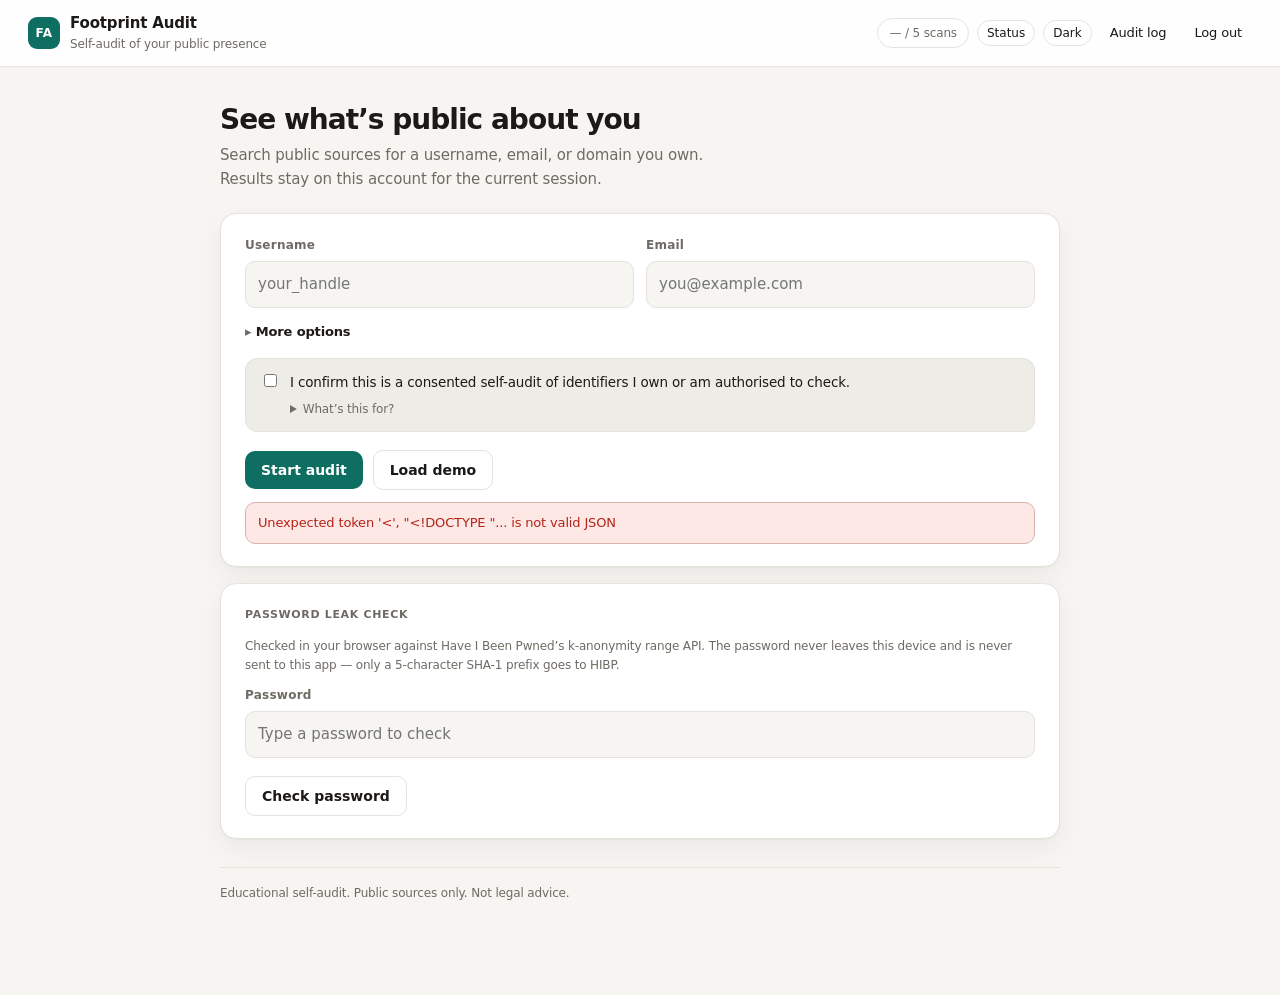
==== commit b44849c4: "Add free breach, mail/web security, profile, and scan-diff checks XposedOrNot, k-anonymity password " ====
--- a/static/index.html
+++ b/static/index.html
@@ -89,6 +89,19 @@
       </form>
     </section>
 
+    <section class="card" id="password-card">
+      <h3>Password leak check</h3>
+      <p class="hint">Checked in your browser against Have I Been Pwned’s k-anonymity range API. The password never leaves this device and is never sent to this app — only a 5-character SHA-1 prefix goes to HIBP.</p>
+      <div class="field" style="margin-top:12px">
+        <label for="pw-check">Password</label>
+        <input id="pw-check" type="password" autocomplete="new-password" placeholder="Type a password to check" />
+      </div>
+      <div class="actions">
+        <button type="button" class="ghost" id="pw-btn">Check password</button>
+      </div>
+      <p class="hint" id="pw-result" role="status"></p>
+    </section>
+
     <section class="card hidden" id="progress-card">
       <h3>Running</h3>
       <div class="progress-list" id="progress"></div>
@@ -192,10 +205,27 @@
       `).join("");
     }
 
+    function parseRaw(f) {
+      if (!f || f.raw == null || f.raw === "") return {};
+      if (typeof f.raw === "object") return f.raw;
+      try { return JSON.parse(f.raw); } catch { return {}; }
+    }
+
+    function gradeOf(findings, source) {
+      const hit = (findings || []).find((f) => f.source === source && (parseRaw(f).kind === "grade" || /grade\s+[A-F]/i.test(f.value || "")));
+      if (!hit) return "";
+      return parseRaw(hit).grade || ((hit.value || "").match(/grade\s+([A-F])/i) || [])[1] || "";
+    }
+
     function groupFindings(findings) {
-      const groups = { usernames: [], emails: [], domain: [], other: [] };
+      const groups = { usernames: [], emails: [], breaches: [], profiles: [], mail: [], web: [], domain: [], other: [] };
       for (const f of findings || []) {
-        if (f.input_type === "username") groups.usernames.push(f);
+        const src = f.source || "";
+        if (src === "xposedornot") groups.breaches.push(f);
+        else if (src === "mail_security") groups.mail.push(f);
+        else if (src === "web_security") groups.web.push(f);
+        else if (src === "github_profile" || src === "gravatar") groups.profiles.push(f);
+        else if (f.input_type === "username") groups.usernames.push(f);
         else if (f.input_type === "email") groups.emails.push(f);
         else if (f.input_type === "domain") groups.domain.push(f);
         else groups.other.push(f);
@@ -207,7 +237,9 @@
       const val = f.url
         ? `<a href="${esc(f.url)}" target="_blank" rel="noopener noreferrer">${esc(f.value || f.url)}</a>`
         : esc(f.value || "—");
-      const raw = f.raw ? `<details><summary>Raw details</summary><pre>${esc(JSON.stringify(f.raw, null, 2))}</pre></details>` : "";
+      const parsed = parseRaw(f);
+      const rawObj = Object.keys(parsed).length ? parsed : f.raw;
+      const raw = rawObj ? `<details><summary>Raw details</summary><pre>${esc(typeof rawObj === "string" ? rawObj : JSON.stringify(rawObj, null, 2))}</pre></details>` : "";
       return `<div class="finding">
         <div class="src">${esc(f.source)}</div>
         <div class="val">${val}<div class="meta">${esc(f.input_type || "")}${f.confidence ? " · " + esc(f.confidence) + " confidence" : ""}</div>${raw}</div>
@@ -232,9 +264,13 @@
       const r = job.result || {};
       const findings = r.findings || job.findings || [];
       const present = findings.filter((f) => f.status === "found");
-      const profileCount = present.filter((f) => f.input_type === "username").length;
-      const emailCount = present.filter((f) => f.input_type === "email").length;
-      const domainCount = present.filter((f) => f.input_type === "domain").length;
+      const profileCount = present.filter((f) => f.input_type === "username" && f.source !== "github_profile").length;
+      const emailCount = present.filter((f) => f.source === "holehe").length;
+      const domainCount = present.filter((f) => f.input_type === "domain" && !["mail_security", "web_security"].includes(f.source)).length;
+      const breachSummary = present.find((f) => f.source === "xposedornot" && parseRaw(f).kind === "summary");
+      const breachCount = parseRaw(breachSummary).count || present.filter((f) => f.source === "xposedornot" && parseRaw(f).kind === "breach").length;
+      const mailGrade = gradeOf(findings, "mail_security");
+      const webGrade = gradeOf(findings, "web_security");
       const scoreObj = r.score && typeof r.score === "object" ? r.score : null;
       const total = scoreObj ? scoreObj.total : (r.score ?? job.score);
       const level = (scoreObj?.level || job.score_label || "low").toLowerCase();
@@ -275,6 +311,27 @@
 
       const notes = (job.confidence_notes || r.confidence_notes || []).map((n) => `<li>${esc(n)}</li>`).join("");
       const filterNote = job.filter_note || r.filter_note || "";
+      const diff = job.diff || r.diff || {};
+      let diffCard = "";
+      if (diff.has_previous) {
+        const when = diff.previous_at ? esc(diff.previous_at) : "the last scan";
+        const added = (diff.new || []).map((f) => `<li>${esc(f.source || "")}: ${esc(f.value || f.url || "")}</li>`).join("");
+        const gone = (diff.removed || []).map((f) => `<li>${esc(f.source || "")}: ${esc(f.value || f.url || "")}</li>`).join("");
+        diffCard = `<section class="card">
+          <h3>Since last scan</h3>
+          <p class="hint">Compared with the previous complete scan of these identifiers (${when}).</p>
+          <div class="diff-col" style="margin-top:12px">
+            <div>
+              <h4>New (${(diff.new || []).length})</h4>
+              ${added ? `<ul class="notes">${added}</ul>` : `<p class="hint">Nothing new.</p>`}
+            </div>
+            <div>
+              <h4>No longer present (${(diff.removed || []).length})</h4>
+              ${gone ? `<ul class="notes">${gone}</ul>` : `<p class="hint">Nothing removed.</p>`}
+            </div>
+          </div>
+        </section>`;
+      }
 
       resultsEl.innerHTML = `
         ${banner}
@@ -293,14 +350,21 @@
               <div class="stat"><div class="k">Risk</div><div class="v status-${esc(level)}">${esc(job.score_label || scoreObj?.level || "—")}</div></div>
               <div class="stat"><div class="k">Profiles found</div><div class="v">${profileCount}</div></div>
               <div class="stat"><div class="k">Emails registered</div><div class="v">${emailCount}</div></div>
-              <div class="stat"><div class="k">Domain findings</div><div class="v">${domainCount}</div></div>
+              <div class="stat"><div class="k">Breaches</div><div class="v">${breachCount || 0}</div></div>
+              ${mailGrade ? `<div class="stat"><div class="k">Mail grade</div><div class="v"><span class="grade-pill grade-${esc(mailGrade)}">${esc(mailGrade)}</span></div></div>` : ""}
+              ${webGrade ? `<div class="stat"><div class="k">Website grade</div><div class="v"><span class="grade-pill grade-${esc(webGrade)}">${esc(webGrade)}</span></div></div>` : `<div class="stat"><div class="k">Domain findings</div><div class="v">${domainCount}</div></div>`}
             </div>
           </div>
         </section>
+        ${diffCard}
         ${aiCard}
         ${breakdown ? `<section class="card"><h3>How the score was built</h3><ul class="notes">${breakdown}</ul></section>` : ""}
         ${groupBlock("Username matches", groups.usernames)}
         ${groupBlock("Email registrations", groups.emails)}
+        ${groupBlock("Data breaches", groups.breaches)}
+        ${groupBlock("Public profile details", groups.profiles)}
+        ${groupBlock("Email & DNS security", groups.mail)}
+        ${groupBlock("Website security", groups.web)}
         ${groupBlock("Domain & DNS", groups.domain)}
         ${groupBlock("Other findings", groups.other)}
         ${notes || filterNote ? `<section class="card"><h3>How to read this</h3>${filterNote ? `<p class="hint" style="margin-bottom:8px">${esc(filterNote)}</p>` : ""}<ul class="notes">${notes}</ul></section>` : ""}
@@ -337,7 +401,7 @@
         username: $("username").value.trim() || null,
         email: $("email").value.trim() || null,
         domain: $("domain").value.trim() || null,
-        full_name: $("full_name").value.trim() || null,
+        name: $("full_name").value.trim() || null,
         city: $("city").value.trim() || null,
         consent: $("consent").checked,
       };
@@ -376,6 +440,50 @@
       }
     });
 
+    async function sha1Hex(text) {
+      const buf = await crypto.subtle.digest("SHA-1", new TextEncoder().encode(text));
+      return [...new Uint8Array(buf)].map((b) => b.toString(16).padStart(2, "0")).join("").toUpperCase();
+    }
+
+    $("pw-btn").addEventListener("click", async () => {
+      const out = $("pw-result");
+      const field = $("pw-check");
+      const password = field.value;
+      out.className = "hint";
+      out.textContent = "";
+      if (!password) { out.textContent = "Enter a password first. It stays in this browser."; return; }
+      $("pw-btn").disabled = true;
+      out.textContent = "Checking…";
+      try {
+        const hash = await sha1Hex(password);
+        const prefix = hash.slice(0, 5);
+        const suffix = hash.slice(5);
+        field.value = "";
+        const res = await fetch("https://api.pwnedpasswords.com/range/" + prefix, {
+          headers: { "Add-Padding": "true" },
+        });
+        if (!res.ok) throw new Error("HIBP returned HTTP " + res.status);
+        const body = await res.text();
+        let count = 0;
+        for (const line of body.split("\n")) {
+          const [hex, n] = line.trim().split(":");
+          if (hex && hex.toUpperCase() === suffix) { count = parseInt(n, 10) || 0; break; }
+        }
+        if (count > 0) {
+          out.className = "hint bad";
+          out.textContent = "Seen in " + count.toLocaleString() + " breach records. Do not use this password anywhere. (Only a 5-character hash prefix left this browser; the password was cleared.)";
+        } else {
+          out.className = "hint ok";
+          out.textContent = "Not found in the Pwned Passwords data set. That is not a guarantee it is strong or unused elsewhere.";
+        }
+      } catch (err) {
+        out.className = "hint warn";
+        out.textContent = "Could not reach Have I Been Pwned from this browser (" + err.message + "). Nothing was sent to this app.";
+      } finally {
+        $("pw-btn").disabled = false;
+      }
+    });
+
     loadHealth().catch((err) => showError(err.message));
   </script>
 </body>
--- a/static/styles.css
+++ b/static/styles.css
@@ -326,3 +326,19 @@
 }
 table.data td.mono { font-family: var(--mono); font-size: 12px; }
 .empty { color: var(--muted); padding: 8px 0; }
+
+.grade-pill {
+  display: inline-flex; align-items: center; justify-content: center;
+  width: 32px; height: 32px; border-radius: 8px;
+  font-weight: 700; font-size: 15px;
+}
+.grade-A { background: var(--ok-soft); color: var(--ok); }
+.grade-B { background: var(--ok-soft); color: var(--ok); }
+.grade-C { background: var(--warn-soft); color: var(--warn); }
+.grade-D, .grade-F { background: var(--danger-soft); color: var(--danger); }
+.diff-col { display: grid; grid-template-columns: 1fr 1fr; gap: 16px; }
+@media (max-width: 720px) { .diff-col { grid-template-columns: 1fr; } }
+.diff-col h4 { margin: 0 0 8px; font-size: 12px; text-transform: uppercase; letter-spacing: 0.06em; color: var(--muted); }
+#pw-result.ok { color: var(--ok); }
+#pw-result.bad { color: var(--danger); }
+#pw-result.warn { color: var(--warn); }
